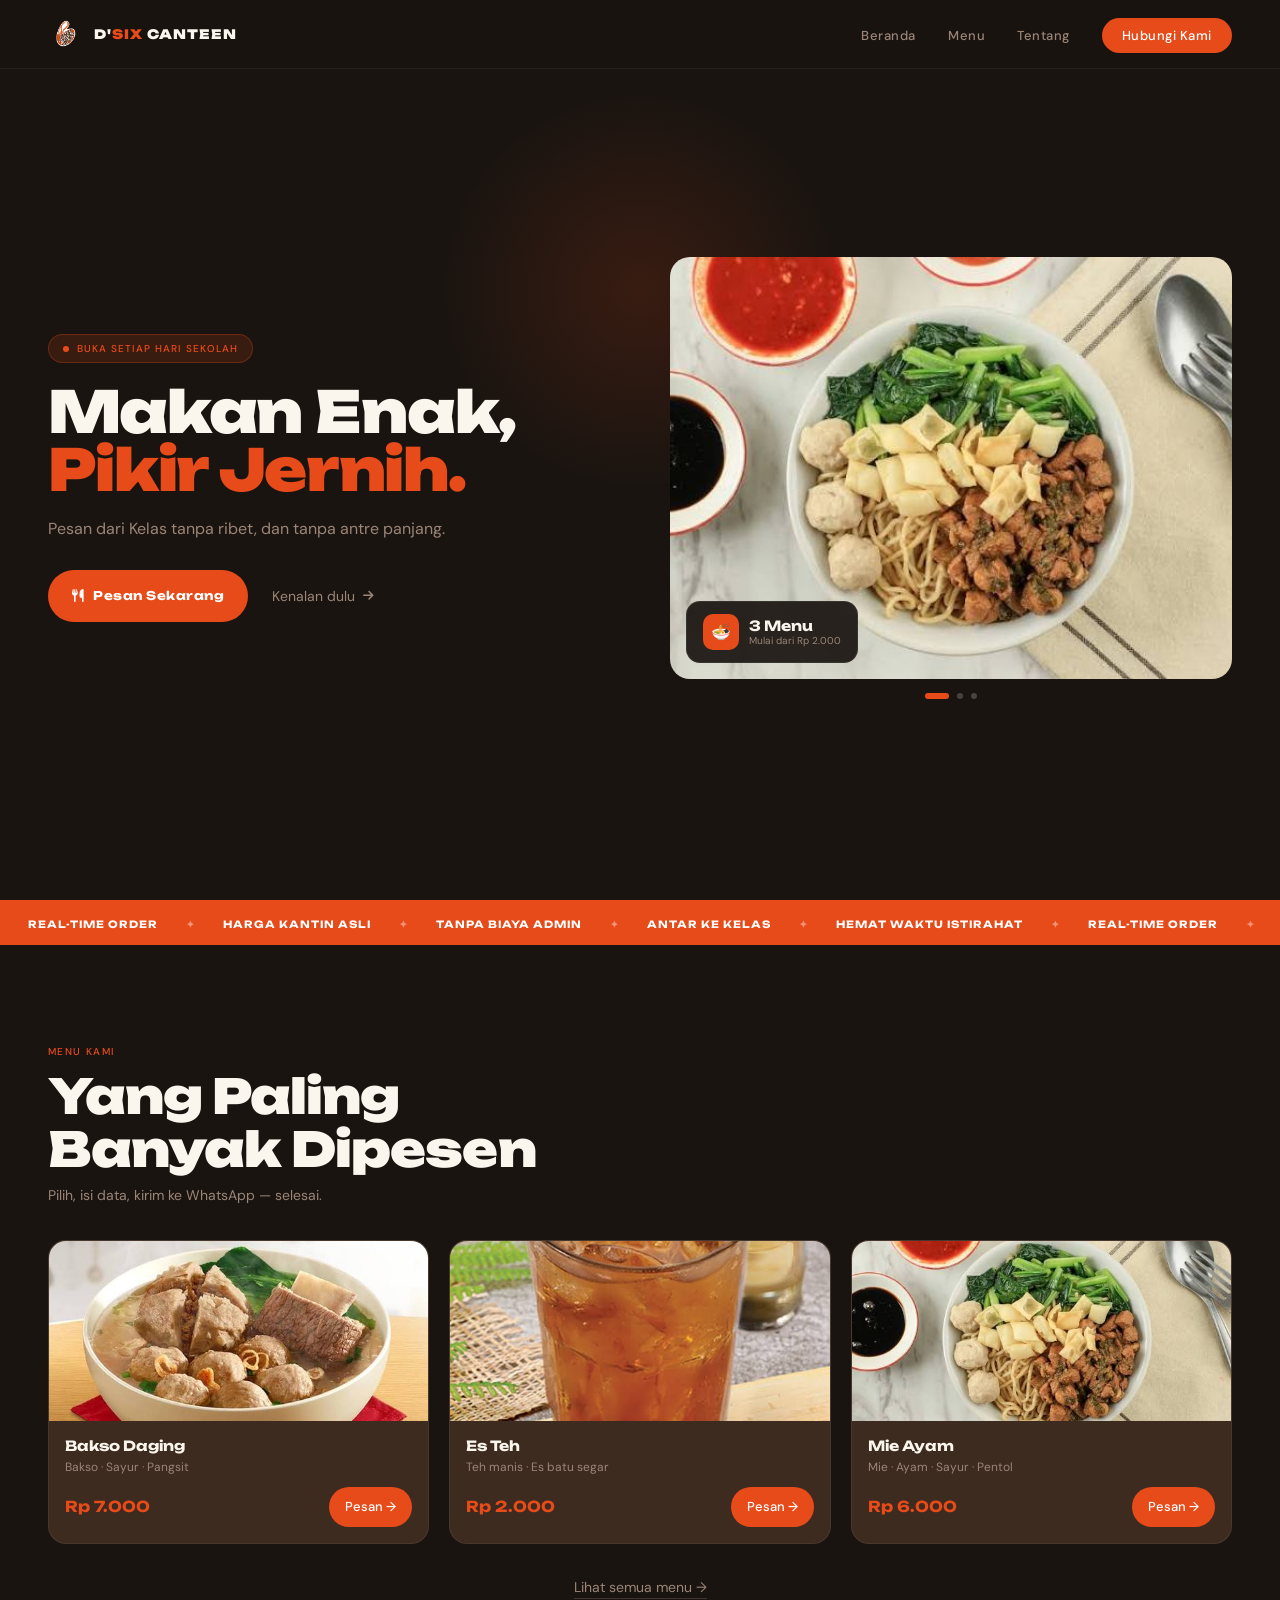
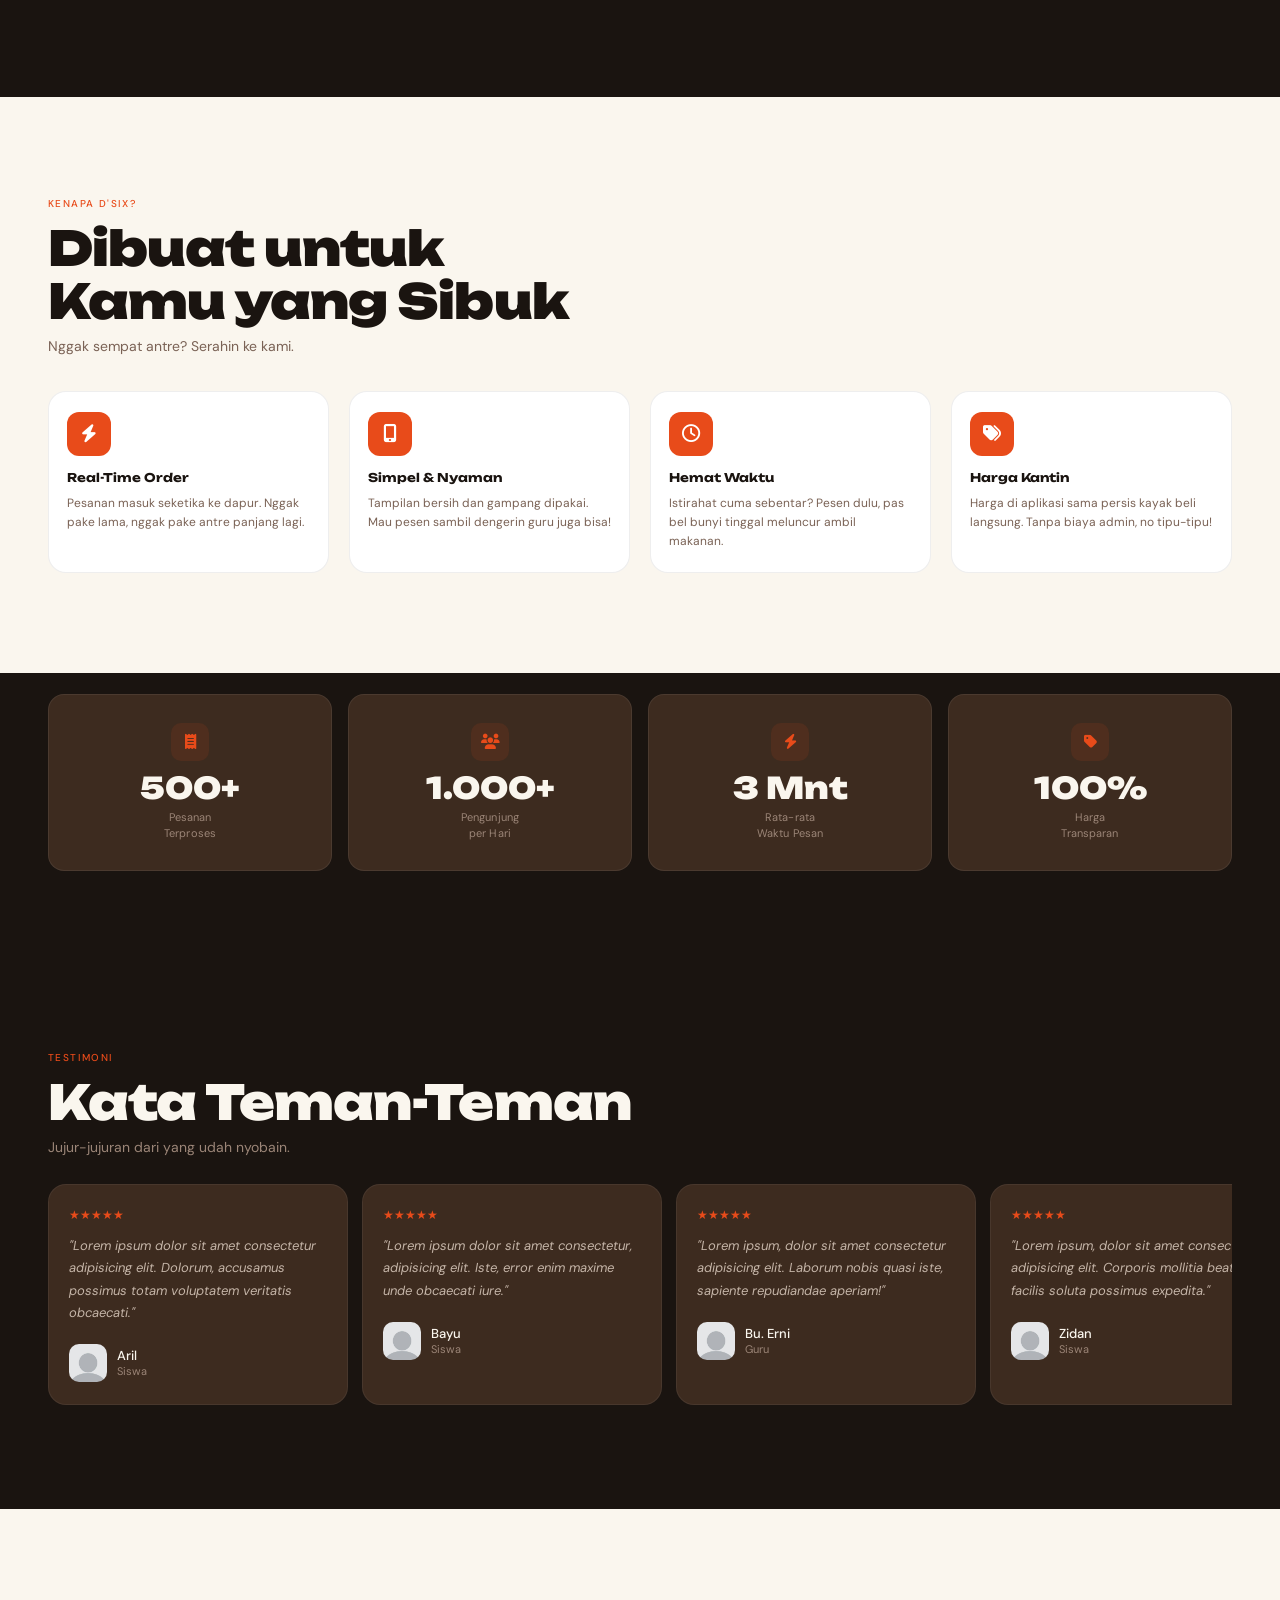
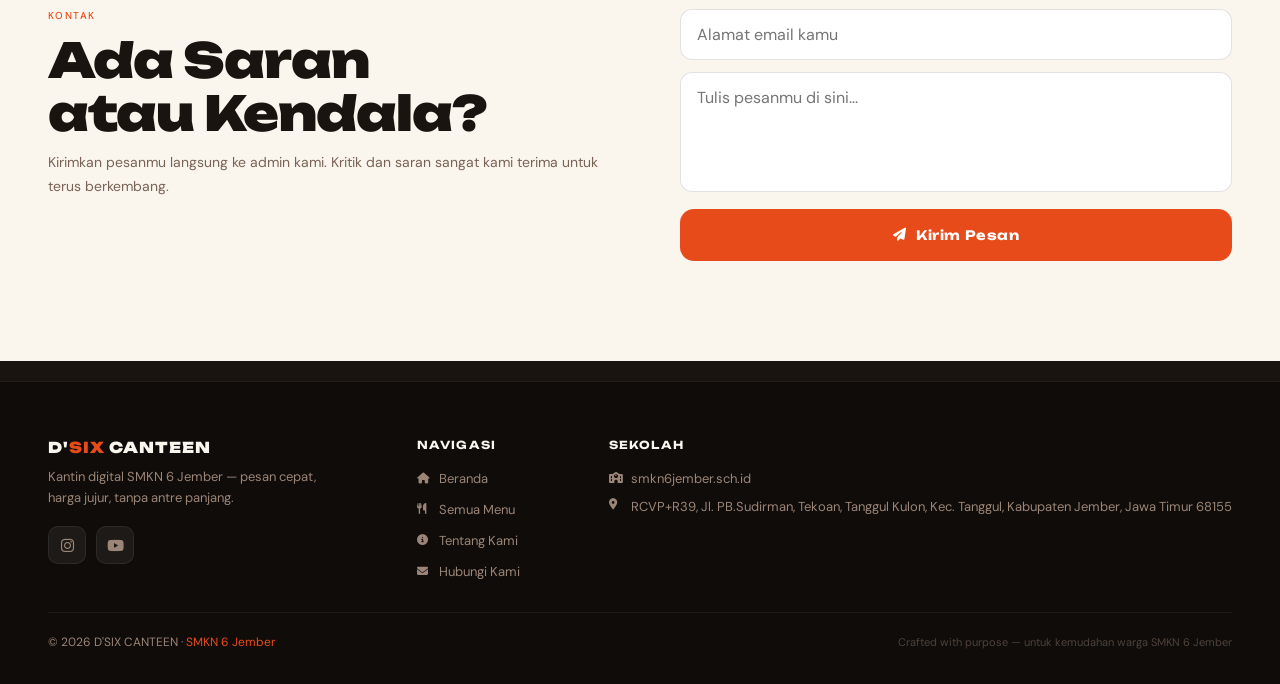
==== indexx.html @ 7f6a0e5e "Add files via upload" ====
<!DOCTYPE html>
<html lang="id" class="scroll-smooth">

<head>
  <meta charset="UTF-8">
  <meta name="viewport" content="width=device-width, initial-scale=1.0">
  <title>D'SIX CANTEEN</title>
  <link href="https://fonts.googleapis.com/css2?family=Unbounded:wght@400;700;900&family=DM+Sans:ital,wght@0,300;0,400;0,500;1,300&display=swap" rel="stylesheet">
  <link href="https://cdnjs.cloudflare.com/ajax/libs/font-awesome/6.5.0/css/all.min.css" rel="stylesheet">
  <style>
    *, *::before, *::after { box-sizing: border-box; margin: 0; padding: 0; }

    :root {
      --fire: #E84B1A;
      --fire-deep: #B83410;
      --cream: #FAF6EE;
      --ink: #1A1410;
      --ink-mid: #3D2B1F;
      --muted: #9B8577;
      --white: #FFFFFF;
      --border: rgba(255,255,255,0.07);
    }

    html { scroll-behavior: smooth; }

    body {
      font-family: 'DM Sans', sans-serif;
      background: var(--ink);
      color: var(--cream);
      overflow-x: hidden;
    }

    h1, h2, h3, .brand { font-family: 'Unbounded', sans-serif; }

    /* ── NAV ── */
    nav {
      position: fixed; top: 0; left: 0; right: 0; z-index: 100;
      padding: 14px 20px;
      display: flex; justify-content: space-between; align-items: center;
      background: rgba(26,20,16,0.92);
      backdrop-filter: blur(20px);
      border-bottom: 1px solid rgba(255,255,255,0.06);
    }
    .nav-left { display: flex; align-items: center; gap: 10px; }
    .nav-logo { width: 36px; height: 36px; object-fit: contain; }
    .brand { font-size: 13px; font-weight: 900; letter-spacing: 0.08em; color: var(--cream); }
    .brand span { color: var(--fire); }

    .nav-links { list-style: none; display: none; gap: 32px; }
    .nav-links a {
      text-decoration: none; font-size: 13px; font-weight: 500;
      color: var(--muted); letter-spacing: 0.04em; transition: color 0.2s;
    }
    .nav-links a:hover { color: var(--cream); }
    .nav-cta { background: var(--fire) !important; color: #fff !important; padding: 9px 20px; border-radius: 100px; }
    .nav-cta:hover { background: var(--fire-deep) !important; }

    .hamburger {
      background: none; border: none; cursor: pointer;
      display: flex; flex-direction: column; gap: 5px; padding: 4px;
      min-width: 44px; min-height: 44px; align-items: center; justify-content: center;
    }
    .hamburger span {
      display: block; width: 22px; height: 2px;
      background: var(--cream); border-radius: 2px; transition: all 0.3s;
    }
    .hamburger.active span:nth-child(1) { transform: translateY(7px) rotate(45deg); }
    .hamburger.active span:nth-child(2) { opacity: 0; transform: scaleX(0); }
    .hamburger.active span:nth-child(3) { transform: translateY(-7px) rotate(-45deg); }

    .mobile-menu {
      position: fixed; top: 65px; left: 0; right: 0;
      background: rgba(26,20,16,0.98); backdrop-filter: blur(20px);
      border-bottom: 1px solid rgba(255,255,255,0.06);
      padding: 0 20px; max-height: 0; overflow: hidden;
      transition: max-height 0.4s ease, padding 0.3s; z-index: 99;
    }
    .mobile-menu.open { max-height: 300px; padding: 16px 20px 24px; }
    .mobile-menu a {
      display: block; text-decoration: none; font-size: 16px; font-weight: 500;
      color: var(--muted); padding: 14px 0;
      border-bottom: 1px solid rgba(255,255,255,0.06); transition: color 0.2s;
    }
    .mobile-menu a:last-child { border-bottom: none; }
    .mobile-menu a:hover, .mobile-menu a:active { color: var(--fire); }
    .mobile-menu-cta {
      display: block !important; background: var(--fire); color: #fff !important;
      text-align: center; padding: 14px !important; border-radius: 12px;
      margin-top: 12px; font-family: 'Unbounded', sans-serif;
      font-size: 13px !important; font-weight: 700; border-bottom: none !important;
    }

    /* ── HERO ── */
    #home {
      padding: 80px 20px 48px;
      display: flex; flex-direction: column; gap: 32px;
      position: relative; overflow: hidden;
    }
    .hero-bg-circle {
      position: absolute; width: 400px; height: 400px; border-radius: 50%;
      background: radial-gradient(circle, rgba(232,75,26,0.15) 0%, transparent 70%);
      top: 10%; left: 50%; transform: translateX(-50%); pointer-events: none;
    }
    .hero-tag {
      display: inline-flex; align-items: center; gap: 8px;
      background: rgba(232,75,26,0.15); border: 1px solid rgba(232,75,26,0.3);
      color: var(--fire); font-size: 10px; font-weight: 500;
      letter-spacing: 0.1em; text-transform: uppercase;
      padding: 7px 14px; border-radius: 100px; margin-bottom: 20px; width: fit-content;
    }
    .hero-tag::before {
      content: ''; width: 6px; height: 6px; background: var(--fire);
      border-radius: 50%; animation: pulse 2s infinite; flex-shrink: 0;
    }
    @keyframes pulse {
      0%,100% { opacity:1; transform:scale(1); }
      50% { opacity:0.5; transform:scale(1.4); }
    }
    .hero-title {
      font-size: clamp(34px,9vw,72px); font-weight: 900;
      line-height: 1.0; letter-spacing: -0.02em; margin-bottom: 16px;
    }
    .hero-title .accent { color: var(--fire); display: block; }
    .hero-desc { font-size: 14px; line-height: 1.7; color: var(--muted); margin-bottom: 28px; }
    .hero-buttons { display: flex; flex-direction: column; gap: 12px; }

    .btn-primary {
      display: flex; align-items: center; justify-content: center; gap: 10px;
      background: var(--fire); color: #fff;
      font-family: 'Unbounded', sans-serif; font-size: 12px; font-weight: 700;
      letter-spacing: 0.04em; padding: 16px 24px; border-radius: 100px;
      text-decoration: none; transition: transform 0.2s, background 0.2s;
      border: none; cursor: pointer; min-height: 52px;
    }
    .btn-primary:hover { background: var(--fire-deep); }
    .btn-primary:active { transform: scale(0.97); }

    .btn-ghost {
      display: flex; align-items: center; justify-content: center; gap: 8px;
      color: var(--muted); font-size: 14px; text-decoration: none;
      padding: 12px; transition: color 0.2s; min-height: 44px;
    }
    .btn-ghost:hover { color: var(--cream); }

    .hero-visual { position: relative; z-index: 1; }
    .hero-slider-wrap { border-radius: 20px; overflow: hidden; aspect-ratio: 4/3; position: relative; }
    .hero-slider-track { display: flex; transition: transform 0.8s cubic-bezier(0.77,0,0.18,1); height: 100%; }
    .hero-slider-track img { width: 100%; flex-shrink: 0; object-fit: cover; }
    .slider-dots { display: flex; gap: 8px; margin-top: 14px; justify-content: center; }
    .slider-dot {
      width: 6px; height: 6px; border-radius: 100px;
      background: rgba(255,255,255,0.2); transition: all 0.3s; cursor: pointer; min-width: 6px;
    }
    .slider-dot.active { width: 24px; background: var(--fire); }
    .hero-badge {
      position: absolute; bottom: 16px; left: 16px;
      background: rgba(26,20,16,0.92); backdrop-filter: blur(16px);
      border: 1px solid rgba(255,255,255,0.08); border-radius: 14px;
      padding: 12px 16px; display: flex; align-items: center; gap: 10px;
    }
    .hero-badge-icon {
      width: 36px; height: 36px; background: var(--fire); border-radius: 10px;
      display: flex; align-items: center; justify-content: center; font-size: 16px; flex-shrink: 0;
    }
    .hero-badge-num { font-family: 'Unbounded', sans-serif; font-size: 14px; font-weight: 700; color: var(--cream); }
    .hero-badge-text { font-size: 10px; color: var(--muted); }

    /* ── TICKER ── */
    .ticker { background: var(--fire); padding: 12px 0; overflow: hidden; white-space: nowrap; }
    .ticker-inner { display: inline-flex; animation: ticker 18s linear infinite; }
    .ticker-item {
      font-family: 'Unbounded', sans-serif; font-size: 10px; font-weight: 700;
      letter-spacing: 0.1em; text-transform: uppercase; color: #fff; padding: 0 28px;
    }
    .ticker-sep { color: rgba(255,255,255,0.4); padding: 0; }
    @keyframes ticker {
      0% { transform: translateX(0); }
      100% { transform: translateX(-50%); }
    }

    /* ── SECTION COMMON ── */
    .section-label {
      font-size: 10px; font-weight: 500; letter-spacing: 0.14em;
      text-transform: uppercase; color: var(--fire); margin-bottom: 12px;
    }
    .section-title {
      font-size: clamp(24px,6.5vw,48px); font-weight: 900;
      line-height: 1.1; letter-spacing: -0.02em; margin-bottom: 10px;
    }
    .section-sub { font-size: 14px; color: var(--muted); margin-bottom: 36px; }

    /* ── MENU ── */
    #order { padding: 64px 20px; background: var(--ink); }
    .menu-grid { display: flex; flex-direction: column; gap: 16px; }
    .menu-card {
      background: var(--ink-mid); border-radius: 18px; overflow: hidden;
      border: 1px solid rgba(255,255,255,0.06); transition: border-color 0.3s;
      display: flex; flex-direction: row; align-items: stretch;
    }
    .menu-card:active { border-color: rgba(232,75,26,0.4); }
    .menu-card-img-wrap { width: 120px; flex-shrink: 0; overflow: hidden; }
    .menu-card-img { width: 100%; height: 100%; object-fit: cover; display: block; transition: transform 0.5s; }
    .menu-card:hover .menu-card-img { transform: scale(1.05); }
    .menu-card-body { padding: 16px; display: flex; flex-direction: column; justify-content: space-between; flex: 1; }
    .menu-card-name { font-family: 'Unbounded', sans-serif; font-size: 14px; font-weight: 700; margin-bottom: 4px; line-height: 1.3; }
    .menu-card-desc { font-size: 12px; color: var(--muted); margin-bottom: 12px; }
    .menu-card-footer { display: flex; justify-content: space-between; align-items: center; gap: 8px; }
    .menu-price { font-family: 'Unbounded', sans-serif; font-size: 15px; font-weight: 700; color: var(--fire); }
    .btn-order-sm {
      background: var(--fire); color: #fff; border: none; padding: 10px 16px;
      border-radius: 100px; font-family: 'DM Sans', sans-serif; font-size: 13px;
      font-weight: 500; cursor: pointer; transition: background 0.2s; min-height: 40px; white-space: nowrap;
    }
    .btn-order-sm:active { background: var(--fire-deep); transform: scale(0.97); }
    .menu-more { text-align: center; margin-top: 32px; }
    .menu-more a { font-size: 14px; color: var(--muted); text-decoration: none; border-bottom: 1px solid rgba(155,133,119,0.3); padding-bottom: 2px; }

    /* ── FITUR ── */
    #tentang { padding: 64px 20px; background: var(--cream); color: var(--ink); }
    #tentang .section-label { color: var(--fire); }
    #tentang .section-title { color: var(--ink); }
    #tentang .section-sub { color: #7a6255; }
    .fitur-grid { display: grid; grid-template-columns: 1fr 1fr; gap: 14px; }
    .fitur-card {
      background: var(--white); border-radius: 18px; padding: 20px 18px;
      border: 1px solid rgba(26,20,16,0.07); transition: transform 0.3s;
    }
    .fitur-card:active { transform: scale(0.98); }
    .fitur-icon {
      width: 44px; height: 44px; background: var(--fire); border-radius: 12px;
      display: flex; align-items: center; justify-content: center;
      font-size: 18px; color: #fff; margin-bottom: 14px;
    }
    .fitur-title { font-family: 'Unbounded', sans-serif; font-size: 12px; font-weight: 700; color: var(--ink); margin-bottom: 8px; line-height: 1.3; }
    .fitur-desc { font-size: 12px; color: #7a6255; line-height: 1.6; }

    /* ══════════════════════════════════════
       STATS — DIPERBAIKI
    ══════════════════════════════════════ */
    .stats-strip {
      background: var(--ink);
      padding: 0 20px 56px;
    }

    .stats-grid {
      display: grid;
      grid-template-columns: 1fr 1fr;
      gap: 12px;
    }

    .stat-card {
      background: var(--ink-mid);
      border: 1px solid rgba(255,255,255,0.07);
      border-radius: 16px;
      padding: 20px 16px;
      display: flex;
      flex-direction: column;
      align-items: center;
      text-align: center;
      gap: 6px;
      transition: border-color 0.2s;
    }
    .stat-card:hover { border-color: rgba(232,75,26,0.25); }

    .stat-icon {
      width: 38px; height: 38px;
      background: rgba(232,75,26,0.1);
      border-radius: 10px;
      display: flex; align-items: center; justify-content: center;
      color: var(--fire); font-size: 15px;
      margin-bottom: 6px;
    }

    .stat-num {
      font-family: 'Unbounded', sans-serif;
      font-size: clamp(20px, 5vw, 28px);
      font-weight: 900;
      color: var(--cream);
      line-height: 1;
    }

    .stat-label {
      font-size: 10px;
      color: var(--muted);
      line-height: 1.5;
      letter-spacing: 0.01em;
    }

    /* ── TESTIMONI ── */
    #rating { padding: 64px 20px; background: var(--ink); }
    .testi-scroll {
      display: flex; gap: 14px; overflow-x: auto; scrollbar-width: none;
      padding-bottom: 4px; scroll-snap-type: x mandatory; -webkit-overflow-scrolling: touch;
    }
    .testi-scroll::-webkit-scrollbar { display: none; }
    .testi-card {
      background: var(--ink-mid); border-radius: 18px; padding: 22px 20px;
      min-width: 280px; max-width: 300px;
      border: 1px solid rgba(255,255,255,0.06); flex-shrink: 0; scroll-snap-align: start;
    }
    .testi-stars { color: var(--fire); font-size: 12px; margin-bottom: 12px; }
    .testi-text { font-size: 13px; line-height: 1.7; color: #c5b5a8; font-style: italic; margin-bottom: 20px; }
    .testi-author { display: flex; align-items: center; gap: 10px; }
    .testi-avatar { width: 38px; height: 38px; border-radius: 10px; background: var(--fire); overflow: hidden; flex-shrink: 0; }
    .testi-avatar img { width: 100%; height: 100%; object-fit: cover; }
    .testi-name { font-weight: 500; font-size: 13px; }
    .testi-role { font-size: 11px; color: var(--muted); }

    /* ── KONTAK ── */
    #kontak { padding: 64px 20px; background: var(--cream); color: var(--ink); }
    #kontak .section-label { color: var(--fire); }
    #kontak .section-title { color: var(--ink); }
    .kontak-desc { font-size: 14px; color: #7a6255; line-height: 1.7; margin-top: 12px; margin-bottom: 28px; }
    .form-group { margin-bottom: 12px; }
    .form-group input, .form-group textarea {
      width: 100%; background: #fff; border: 1.5px solid rgba(26,20,16,0.12);
      border-radius: 12px; padding: 14px 16px;
      font-family: 'DM Sans', sans-serif; font-size: 16px; color: var(--ink);
      outline: none; transition: border-color 0.2s; -webkit-appearance: none;
    }
    .form-group input:focus, .form-group textarea:focus { border-color: var(--fire); }
    .form-group textarea { height: 120px; resize: none; }

    /* ── FOOTER ── */
    footer {
      background: #100C09; border-top: 1px solid var(--border);
      padding: 40px 20px 28px; margin-top: 20px;
      width: 100%; display: block;
    }
    .footer-top { display: flex; flex-direction: column; gap: 32px; margin-bottom: 32px; width: 100%; }
    .footer-brand-block { display: block; }
    .footer-brand {
      font-family: 'Unbounded', sans-serif; font-size: 15px; font-weight: 900;
      letter-spacing: 0.06em; color: var(--cream); margin-bottom: 10px; display: block;
    }
    .footer-brand span { color: var(--fire); }
    .footer-tagline { font-size: 13px; color: var(--muted); line-height: 1.6; max-width: 280px; margin-bottom: 18px; display: block; }
    .footer-socials { display: flex; gap: 10px; }
    .social-btn {
      width: 38px; height: 38px; border-radius: 10px;
      background: rgba(255,255,255,0.06); border: 1px solid var(--border);
      display: flex; align-items: center; justify-content: center;
      color: var(--muted); font-size: 15px; text-decoration: none; transition: all 0.2s;
    }
    .social-btn:hover { background: var(--fire); border-color: var(--fire); color: #fff; }
    .footer-links-block { display: block; }
    .footer-col-title {
      font-family: 'Unbounded', sans-serif; font-size: 11px; font-weight: 700;
      letter-spacing: 0.1em; text-transform: uppercase; color: var(--cream); margin-bottom: 14px; display: block;
    }
    .footer-links { list-style: none; display: flex; flex-direction: column; gap: 10px; width: 100%; }
    .footer-links > li { display: block; }
    .footer-links a {
      display: inline-flex; align-items: center; gap: 8px;
      text-decoration: none; font-size: 13px; color: var(--muted); transition: color 0.2s;
    }
    .footer-links a:hover { color: var(--fire); }
    .footer-links i { font-size: 11px; width: 14px; }
    .footer-address {
      display: flex; align-items: flex-start; gap: 8px;
      font-size: 13px; color: var(--muted); line-height: 1.5;
    }
    .footer-address i { font-size: 11px; width: 14px; margin-top: 2px; flex-shrink: 0; }
    .footer-divider { height: 1px; background: var(--border); margin-bottom: 20px; }
    .footer-bottom { display: flex; flex-direction: column; gap: 6px; align-items: center; text-align: center; }
    .footer-copy { font-size: 12px; color: var(--muted); line-height: 1.6; }
    .footer-copy a { color: var(--fire); text-decoration: none; }
    .footer-made { font-size: 11px; color: rgba(155,133,119,0.45); }

    /* ── MODAL ── */
    #orderModal {
      position: fixed; inset: 0; background: rgba(0,0,0,0.8);
      z-index: 200; display: none; align-items: flex-end; justify-content: center;
      backdrop-filter: blur(8px);
    }
    #orderModal.open { display: flex; }
    .modal-box {
      background: var(--ink-mid); border: 1px solid rgba(255,255,255,0.1);
      border-radius: 24px 24px 0 0; padding: 20px 20px 40px;
      width: 100%; max-width: 520px; position: relative; max-height: 93vh; overflow-y: auto;
    }
    .modal-handle { width: 36px; height: 4px; background: rgba(255,255,255,0.18); border-radius: 2px; margin: 0 auto 18px; }
    .modal-close {
      position: absolute; top: 16px; right: 16px;
      background: rgba(255,255,255,0.07); border: none; color: var(--muted);
      width: 36px; height: 36px; border-radius: 50%; font-size: 15px; cursor: pointer;
      display: flex; align-items: center; justify-content: center; transition: background 0.2s;
    }
    .modal-close:hover { background: rgba(255,255,255,0.14); color: var(--cream); }
    .modal-title { font-family: 'Unbounded', sans-serif; font-size: 17px; font-weight: 700; color: var(--cream); margin-bottom: 3px; padding-right: 40px; }
    .modal-sub { font-size: 12px; color: var(--muted); margin-bottom: 20px; }
    .modal-input {
      width: 100%; background: rgba(255,255,255,0.05);
      border: 1px solid rgba(255,255,255,0.1); border-radius: 10px;
      padding: 14px 16px; font-family: 'DM Sans', sans-serif; font-size: 16px;
      color: var(--cream); outline: none; margin-bottom: 10px;
      transition: border-color 0.2s; -webkit-appearance: none;
    }
    .modal-input:focus { border-color: var(--fire); }
    .modal-input option { background: var(--ink-mid); }
    .modal-row { display: grid; grid-template-columns: 1fr 1fr; gap: 10px; margin-bottom: 10px; }
    .modal-row .modal-input { margin-bottom: 0; }
    .qty-row {
      display: flex; justify-content: space-between; align-items: center;
      padding: 14px 0;
      border-top: 1px solid rgba(255,255,255,0.07);
      border-bottom: 1px solid rgba(255,255,255,0.07);
      margin: 4px 0 14px;
    }
    .qty-label { font-size: 14px; font-weight: 500; }
    .qty-ctrl { display: flex; align-items: center; gap: 18px; }
    .qty-btn {
      width: 40px; height: 40px; border-radius: 50%;
      border: 1px solid rgba(255,255,255,0.15); background: transparent;
      color: var(--cream); font-size: 20px; cursor: pointer;
      display: flex; align-items: center; justify-content: center;
    }
    .qty-btn.plus { background: var(--fire); border-color: var(--fire); }
    .qty-num { font-family: 'Unbounded', sans-serif; font-size: 20px; font-weight: 700; min-width: 28px; text-align: center; }
    .modal-total {
      display: flex; justify-content: space-between; align-items: center;
      background: rgba(255,255,255,0.04); border-radius: 12px; padding: 14px 16px; margin-bottom: 14px;
    }
    .modal-total-label { font-size: 13px; color: var(--muted); }
    .modal-total-price { font-family: 'Unbounded', sans-serif; font-size: 20px; font-weight: 700; color: var(--fire); }
    .btn-wa {
      width: 100%; background: #25D366; color: #fff; border: none;
      padding: 17px; border-radius: 14px; font-family: 'Unbounded', sans-serif;
      font-size: 12px; font-weight: 700; letter-spacing: 0.03em; cursor: pointer;
      display: flex; align-items: center; justify-content: center; gap: 10px;
      min-height: 54px; transition: background 0.2s;
    }
    .btn-wa:active { background: #1da854; }

    /* ── RESPONSIVE ── */
    @media (min-width: 600px) {
      .hero-buttons { flex-direction: row; }
      .stats-grid { grid-template-columns: repeat(4, 1fr); }
    }

    @media (min-width: 960px) {
      nav { padding: 16px 48px; }
      .nav-links { display: flex; }
      .hamburger { display: none; }
      .mobile-menu { display: none !important; }

      #home { flex-direction: row; align-items: center; padding: 120px 48px 64px; min-height: 100vh; gap: 60px; }
      .hero-left { flex: 1; }
      .hero-visual { flex: 1; }
      .hero-title { font-size: clamp(48px, 4.5vw, 72px); }
      .hero-desc { font-size: 16px; }
      .hero-buttons { flex-direction: row; }

      #order { padding: 100px 48px; }
      .menu-grid { display: grid; grid-template-columns: repeat(3, 1fr); gap: 20px; }
      .menu-card { flex-direction: column; }
      .menu-card-img-wrap { width: 100%; height: 180px; }

      #tentang { padding: 100px 48px; }
      .fitur-grid { grid-template-columns: repeat(4, 1fr); gap: 20px; }

      .stats-strip { padding: 0 48px 80px; }
      .stats-grid { grid-template-columns: repeat(4, 1fr); gap: 16px; }
      .stat-card { padding: 28px 20px; }
      .stat-num { font-size: 30px; }
      .stat-label { font-size: 11px; }

      #rating { padding: 100px 48px; }

      #kontak { padding: 100px 48px; }
      .kontak-inner { display: grid; grid-template-columns: 1fr 1fr; gap: 80px; align-items: start; }

      footer { padding: 56px 48px 32px; }
      .footer-top { flex-direction: row; justify-content: space-between; gap: 40px; }
      .footer-bottom { flex-direction: row; justify-content: space-between; text-align: left; }

      #orderModal { align-items: center; }
      .modal-box { border-radius: 24px; }
    }
  </style>
</head>

<body>

  <!-- NAV -->
  <nav>
    <div class="nav-left">
      <img src="logo.png" alt="Logo D'SIX" class="nav-logo">
      <div class="brand">D'<span>SIX</span> CANTEEN</div>
    </div>
    <ul class="nav-links">
      <li><a href="#home">Beranda</a></li>
      <li><a href="#order">Menu</a></li>
      <li><a href="#tentang">Tentang</a></li>
      <li><a href="#kontak" class="nav-cta">Hubungi Kami</a></li>
    </ul>
    <button class="hamburger" id="hamburger" aria-label="Buka menu">
      <span></span><span></span><span></span>
    </button>
  </nav>

  <!-- MOBILE DRAWER -->
  <div class="mobile-menu" id="mobileMenu">
    <a href="#home" onclick="closeMobileMenu()">Beranda</a>
    <a href="#order" onclick="closeMobileMenu()">Menu</a>
    <a href="#tentang" onclick="closeMobileMenu()">Tentang</a>
    <a href="#kontak" class="mobile-menu-cta" onclick="closeMobileMenu()">Hubungi Kami</a>
  </div>

  <!-- HERO -->
  <section id="home">
    <div class="hero-bg-circle"></div>
    <div class="hero-left">
      <div class="hero-tag">Buka Setiap Hari Sekolah</div>
      <h1 class="hero-title">
        Makan Enak,<br>
        <span class="accent">Pikir Jernih.</span>
      </h1>
      <p class="hero-desc">Pesan dari Kelas tanpa ribet, dan tanpa antre panjang.</p>
      <div class="hero-buttons">
        <a href="#order" class="btn-primary"><i class="fas fa-utensils" style="font-size:13px"></i> Pesan Sekarang</a>
        <a href="#tentang" class="btn-ghost">Kenalan dulu <i class="fas fa-arrow-right" style="font-size:12px"></i></a>
      </div>
    </div>
    <div class="hero-visual">
      <div class="hero-slider-wrap">
        <div class="hero-slider-track" id="heroSlider">
          <img src="mie-ayam.jpg" alt="Mie Ayam">
          <img src="bakso-daging.jpg" alt="Bakso Daging">
          <img src="es-teh.jpg" alt="Es Teh">
        </div>
        <div class="hero-badge">
          <div class="hero-badge-icon">🍜</div>
          <div>
            <div class="hero-badge-num">3 Menu</div>
            <div class="hero-badge-text">Mulai dari Rp 2.000</div>
          </div>
        </div>
      </div>
      <div class="slider-dots">
        <div class="slider-dot active" onclick="goSlide(0)"></div>
        <div class="slider-dot" onclick="goSlide(1)"></div>
        <div class="slider-dot" onclick="goSlide(2)"></div>
      </div>
    </div>
  </section>

  <!-- TICKER -->
  <div class="ticker">
    <div class="ticker-inner">
      <span class="ticker-item">Real-Time Order</span><span class="ticker-item ticker-sep">✦</span>
      <span class="ticker-item">Harga Kantin Asli</span><span class="ticker-item ticker-sep">✦</span>
      <span class="ticker-item">Tanpa Biaya Admin</span><span class="ticker-item ticker-sep">✦</span>
      <span class="ticker-item">Antar ke Kelas</span><span class="ticker-item ticker-sep">✦</span>
      <span class="ticker-item">Hemat Waktu Istirahat</span><span class="ticker-item ticker-sep">✦</span>
      <span class="ticker-item">Real-Time Order</span><span class="ticker-item ticker-sep">✦</span>
      <span class="ticker-item">Harga Kantin Asli</span><span class="ticker-item ticker-sep">✦</span>
      <span class="ticker-item">Tanpa Biaya Admin</span><span class="ticker-item ticker-sep">✦</span>
      <span class="ticker-item">Antar ke Kelas</span><span class="ticker-item ticker-sep">✦</span>
      <span class="ticker-item">Hemat Waktu Istirahat</span><span class="ticker-item ticker-sep">✦</span>
    </div>
  </div>

  <!-- MENU -->
  <section id="order">
    <div class="section-label">Menu Kami</div>
    <h2 class="section-title">Yang Paling<br>Banyak Dipesen</h2>
    <p class="section-sub">Pilih, isi data, kirim ke WhatsApp — selesai.</p>
    <div class="menu-grid">
      <div class="menu-card">
        <div class="menu-card-img-wrap">
          <img src="bakso-daging.jpg" alt="Bakso Daging" class="menu-card-img">
        </div>
        <div class="menu-card-body">
          <div>
            <div class="menu-card-name">Bakso Daging</div>
            <div class="menu-card-desc">Bakso · Sayur · Pangsit</div>
          </div>
          <div class="menu-card-footer">
            <span class="menu-price">Rp 7.000</span>
            <button class="btn-order-sm" onclick="openModal('Bakso Daging', 7000)">Pesan →</button>
          </div>
        </div>
      </div>
      <div class="menu-card">
        <div class="menu-card-img-wrap">
          <img src="es-teh.jpg" alt="Es Teh" class="menu-card-img">
        </div>
        <div class="menu-card-body">
          <div>
            <div class="menu-card-name">Es Teh</div>
            <div class="menu-card-desc">Teh manis · Es batu segar</div>
          </div>
          <div class="menu-card-footer">
            <span class="menu-price">Rp 2.000</span>
            <button class="btn-order-sm" onclick="openModal('Es Teh', 2000)">Pesan →</button>
          </div>
        </div>
      </div>
      <div class="menu-card">
        <div class="menu-card-img-wrap">
          <img src="mie-ayam.jpg" alt="Mie Ayam" class="menu-card-img">
        </div>
        <div class="menu-card-body">
          <div>
            <div class="menu-card-name">Mie Ayam</div>
            <div class="menu-card-desc">Mie · Ayam · Sayur · Pentol</div>
          </div>
          <div class="menu-card-footer">
            <span class="menu-price">Rp 6.000</span>
            <button class="btn-order-sm" onclick="openModal('Mie Ayam', 6000)">Pesan →</button>
          </div>
        </div>
      </div>
    </div>
    <div class="menu-more"><a href="menu.html">Lihat semua menu →</a></div>
  </section>

  <!-- FITUR -->
  <section id="tentang">
    <div class="section-label">Kenapa D'SIX?</div>
    <h2 class="section-title">Dibuat untuk<br>Kamu yang Sibuk</h2>
    <p class="section-sub">Nggak sempat antre? Serahin ke kami.</p>
    <div class="fitur-grid">
      <div class="fitur-card">
        <div class="fitur-icon"><i class="fas fa-bolt"></i></div>
        <div class="fitur-title">Real-Time Order</div>
        <div class="fitur-desc">Pesanan masuk seketika ke dapur. Nggak pake lama, nggak pake antre panjang lagi.</div>
      </div>
      <div class="fitur-card">
        <div class="fitur-icon"><i class="fas fa-mobile-alt"></i></div>
        <div class="fitur-title">Simpel & Nyaman</div>
        <div class="fitur-desc">Tampilan bersih dan gampang dipakai. Mau pesen sambil dengerin guru juga bisa!</div>
      </div>
      <div class="fitur-card">
        <div class="fitur-icon"><i class="far fa-clock"></i></div>
        <div class="fitur-title">Hemat Waktu</div>
        <div class="fitur-desc">Istirahat cuma sebentar? Pesen dulu, pas bel bunyi tinggal meluncur ambil makanan.</div>
      </div>
      <div class="fitur-card">
        <div class="fitur-icon"><i class="fas fa-tags"></i></div>
        <div class="fitur-title">Harga Kantin</div>
        <div class="fitur-desc">Harga di aplikasi sama persis kayak beli langsung. Tanpa biaya admin, no tipu-tipu!</div>
      </div>
    </div>
  </section>

  <!-- STATS  -->
<br>
  <div class="stats-strip">
    <div class="stats-grid">

      <div class="stat-card">
        <div class="stat-icon"><i class="fas fa-receipt"></i></div>
        <div class="stat-num">500+</div>
        <div class="stat-label">Pesanan<br>Terproses</div>
      </div>

      <div class="stat-card">
        <div class="stat-icon"><i class="fas fa-users"></i></div>
        <div class="stat-num">1.000+</div>
        <div class="stat-label">Pengunjung<br>per Hari</div>
      </div>

      <div class="stat-card">
        <div class="stat-icon"><i class="fas fa-bolt"></i></div>
        <div class="stat-num">3 Mnt</div>
        <div class="stat-label">Rata-rata<br>Waktu Pesan</div>
      </div>

      <div class="stat-card">
        <div class="stat-icon"><i class="fas fa-tag"></i></div>
        <div class="stat-num">100%</div>
        <div class="stat-label">Harga<br>Transparan</div>
      </div>

    </div>
  </div>

  <!-- TESTIMONI -->
  <section id="rating">
    <div class="section-label">Testimoni</div>
    <h2 class="section-title">Kata Teman-Teman</h2>
    <p class="section-sub" style="margin-bottom:28px">Jujur-jujuran dari yang udah nyobain.</p>
    <div class="testi-scroll">
      <div class="testi-card">
        <div class="testi-stars">★★★★★</div>
        <p class="testi-text">"Lorem ipsum dolor sit amet consectetur adipisicing elit. Dolorum, accusamus possimus totam voluptatem veritatis obcaecati."</p>
        <div class="testi-author">
          <div class="testi-avatar"><img src="pp.jpg" alt="siswa"></div>
          <div><div class="testi-name">Aril</div><div class="testi-role">Siswa</div></div>
        </div>
      </div>
      <div class="testi-card">
        <div class="testi-stars">★★★★★</div>
        <p class="testi-text">"Lorem ipsum dolor sit amet consectetur, adipisicing elit. Iste, error enim maxime unde obcaecati iure."</p>
        <div class="testi-author">
          <div class="testi-avatar"><img src="pp.jpg" alt="siswa"></div>
          <div><div class="testi-name">Bayu</div><div class="testi-role">Siswa</div></div>
        </div>
      </div>
      <div class="testi-card">
        <div class="testi-stars">★★★★★</div>
        <p class="testi-text">"Lorem ipsum, dolor sit amet consectetur adipisicing elit. Laborum nobis quasi iste, sapiente repudiandae aperiam!"</p>
        <div class="testi-author">
          <div class="testi-avatar"><img src="pp.jpg" alt="siswa"></div>
          <div><div class="testi-name">Bu. Erni</div><div class="testi-role">Guru</div></div>
        </div>
      </div>
      <div class="testi-card">
        <div class="testi-stars">★★★★★</div>
        <p class="testi-text">"Lorem ipsum, dolor sit amet consectetur adipisicing elit. Corporis mollitia beatae facilis soluta possimus expedita."</p>
        <div class="testi-author">
          <div class="testi-avatar"><img src="pp.jpg" alt="siswa"></div>
          <div><div class="testi-name">Zidan</div><div class="testi-role">Siswa</div></div>
        </div>
      </div>
    </div>
  </section>

  <!-- KONTAK -->
  <section id="kontak">
    <div class="kontak-inner">
      <div>
        <div class="section-label">Kontak</div>
        <h2 class="section-title">Ada Saran<br>atau Kendala?</h2>
        <p class="kontak-desc">Kirimkan pesanmu langsung ke admin kami. Kritik dan saran sangat kami terima untuk terus berkembang.</p>
      </div>
      <div>
        <div class="form-group"><input type="email" placeholder="Alamat email kamu"></div>
        <div class="form-group"><textarea placeholder="Tulis pesanmu di sini..."></textarea></div>
        <button class="btn-primary" style="width:100%; justify-content:center; border-radius:14px; font-size:13px;">
          <i class="fas fa-paper-plane" style="font-size:13px"></i> Kirim Pesan
        </button>
      </div>
    </div>
  </section>

  <!-- FOOTER -->
  <footer>
    <div class="footer-top">
      <div class="footer-brand-block">
        <div class="footer-brand">D'<span>SIX</span> CANTEEN</div>
        <p class="footer-tagline">Kantin digital SMKN 6 Jember — pesan cepat, harga jujur, tanpa antre panjang.</p>
        <div class="footer-socials">
          <a href="https://www.instagram.com/smkn6jember_sixma.official?igsh=MXJwbGVoZzJmd3B1eQ==" target="_blank" class="social-btn" title="Instagram"><i class="fab fa-instagram"></i></a>
          <a href="https://youtube.com/@smknegeri6jember?si=TPSQviVT6DUQEKAC" target="_blank" class="social-btn" title="YouTube"><i class="fab fa-youtube"></i></a>
        </div>
      </div>
      <div class="footer-links-block">
        <div class="footer-col-title">Navigasi</div>
        <ul class="footer-links">
          <li><a href="index.html"><i class="fas fa-home"></i> Beranda</a></li>
          <li><a href="menu.html"><i class="fas fa-utensils"></i> Semua Menu</a></li>
          <li><a href="index.html#tentang"><i class="fas fa-info-circle"></i> Tentang Kami</a></li>
          <li><a href="index.html#kontak"><i class="fas fa-envelope"></i> Hubungi Kami</a></li>
        </ul>
      </div>
      <div class="footer-links-block">
        <div class="footer-col-title">Sekolah</div>
        <ul class="footer-links">
          <li><a href="https://smkn6jember.sch.id" target="_blank"><i class="fas fa-school"></i> smkn6jember.sch.id</a></li>
          <li>
            <span class="footer-address">
              <i class="fas fa-map-marker-alt"></i>
              RCVP+R39, Jl. PB.Sudirman, Tekoan, Tanggul Kulon, Kec. Tanggul, Kabupaten Jember, Jawa Timur 68155
            </span>
          </li>
        </ul>
      </div>
    </div>
    <div class="footer-divider"></div>
    <div class="footer-bottom">
      <p class="footer-copy">© 2026 D'SIX CANTEEN · <a href="https://smkn6jember.sch.id" target="_blank">SMKN 6 Jember</a></p>
      <p class="footer-made">Crafted with purpose — untuk kemudahan warga SMKN 6 Jember</p>
    </div>
  </footer>

  <!-- MODAL -->
  <div id="orderModal">
    <div class="modal-box">
      <div class="modal-handle"></div>
      <button class="modal-close" onclick="closeModal()">✕</button>
      <div id="modalTitle" class="modal-title">Nama Menu</div>
      <p class="modal-sub">Lengkapi data untuk memesan via WhatsApp</p>
      <input type="text" id="custName" class="modal-input" placeholder="Nama Lengkap" autocomplete="name">
      <div class="modal-row">
        <input type="text" id="custClass" class="modal-input" placeholder="Kelas & Jurusan">
        <input type="text" id="custRoom" class="modal-input" placeholder="Ruang Teori">
      </div>
      <select id="custMethod" class="modal-input">
        <option value="Ambil Sendiri">Ambil Sendiri</option>
        <option value="Diantar ke Kelas">Diantar ke Kelas</option>
      </select>
      <div class="qty-row">
        <span class="qty-label">Jumlah (Maks 10)</span>
        <div class="qty-ctrl">
          <button class="qty-btn" onclick="changeQty(-1)">−</button>
          <span class="qty-num" id="qtyVal">1</span>
          <button class="qty-btn plus" onclick="changeQty(1)">+</button>
        </div>
      </div>
      <div class="modal-total">
        <span class="modal-total-label">Total Harga</span>
        <span class="modal-total-price" id="totalPrice">Rp 0</span>
      </div>
      <button class="btn-wa" onclick="sendWA()">
        <svg width="18" height="18" viewBox="0 0 24 24" fill="white"><path d="M17.472 14.382c-.297-.149-1.758-.867-2.03-.967-.273-.099-.471-.148-.67.15-.197.297-.767.966-.94 1.164-.173.199-.347.223-.644.075-.297-.15-1.255-.463-2.39-1.475-.883-.788-1.48-1.761-1.653-2.059-.173-.297-.018-.458.13-.606.134-.133.298-.347.446-.52.149-.174.198-.298.298-.497.099-.198.05-.371-.025-.52-.075-.149-.669-1.612-.916-2.207-.242-.579-.487-.5-.669-.51-.173-.008-.371-.01-.57-.01-.198 0-.52.074-.792.372-.272.297-1.04 1.016-1.04 2.479 0 1.462 1.065 2.875 1.213 3.074.149.198 2.096 3.2 5.077 4.487.709.306 1.262.489 1.694.625.712.227 1.36.195 1.871.118.571-.085 1.758-.719 2.006-1.413.248-.694.248-1.289.173-1.413-.074-.124-.272-.198-.57-.347m-5.421 7.403h-.004a9.87 9.87 0 01-5.031-1.378l-.361-.214-3.741.982.998-3.648-.235-.374a9.86 9.86 0 01-1.51-5.26c.001-5.45 4.436-9.884 9.888-9.884 2.64 0 5.122 1.03 6.988 2.898a9.825 9.825 0 012.893 6.994c-.003 5.45-4.437 9.884-9.885 9.884m8.413-18.297A11.815 11.815 0 0012.05 0C5.495 0 .16 5.335.157 11.892c0 2.096.547 4.142 1.588 5.945L.057 24l6.305-1.654a11.882 11.882 0 005.683 1.448h.005c6.554 0 11.89-5.335 11.893-11.893a11.821 11.821 0 00-3.48-8.413z"/></svg>
        Kirim ke WhatsApp
      </button>
    </div>
  </div>

  <script>
    // ── HAMBURGER ──
    const hamburger = document.getElementById('hamburger');
    const mobileMenu = document.getElementById('mobileMenu');
    hamburger.addEventListener('click', () => {
      hamburger.classList.toggle('active');
      mobileMenu.classList.toggle('open');
    });
    function closeMobileMenu() {
      hamburger.classList.remove('active');
      mobileMenu.classList.remove('open');
    }
    document.addEventListener('click', (e) => {
      if (!hamburger.contains(e.target) && !mobileMenu.contains(e.target)) closeMobileMenu();
    });

    // ── MODAL ──
    let currentMenu = '', currentPrice = 0, qty = 1;
    function openModal(name, price) {
      currentMenu = name; currentPrice = price; qty = 1;
      document.getElementById('modalTitle').innerText = name;
      document.getElementById('orderModal').classList.add('open');
      document.body.style.overflow = 'hidden';
      updateUI();
    }
    function closeModal() {
      document.getElementById('orderModal').classList.remove('open');
      document.body.style.overflow = '';
    }
    document.getElementById('orderModal').addEventListener('click', function(e) {
      if (e.target === this) closeModal();
    });
    function changeQty(n) { qty = Math.min(10, Math.max(1, qty + n)); updateUI(); }
    function updateUI() {
      document.getElementById('qtyVal').innerText = qty;
      document.getElementById('totalPrice').innerText = 'Rp ' + (currentPrice * qty).toLocaleString('id-ID');
    }
    function sendWA() {
      const name = document.getElementById('custName').value.trim();
      const kelas = document.getElementById('custClass').value.trim();
      const ruang = document.getElementById('custRoom').value.trim();
      const method = document.getElementById('custMethod').value;
      if (!name || !kelas || !ruang) { alert('Isi dulu datanya yang lengkap!'); return; }
      const total = currentPrice * qty;
      const phone = '62895388887008';
      const msg = `Halo D'SIX CANTEEN!%0A%0ASaya mau pesan:%0A%E2%80%94%E2%80%94%E2%80%94%E2%80%94%E2%80%94%0A*Menu:* ${currentMenu}%0A*Nama:* ${name}%0A*Kelas:* ${kelas}%0A*Lokasi:* ${ruang}%0A*Metode:* ${method}%0A*Jumlah:* ${qty}%0A%E2%80%94%E2%80%94%E2%80%94%E2%80%94%E2%80%94%0A*Total:* Rp ${total.toLocaleString('id-ID')}%0A%0AMohon segera diproses, terima kasih!`;
      window.open(`https://wa.me/${phone}?text=${msg}`, '_blank');
    }

    // ── SLIDER ──
    let slideIdx = 0;
    function goSlide(i) {
      slideIdx = i;
      document.getElementById('heroSlider').style.transform = `translateX(-${i * 100}%)`;
      document.querySelectorAll('.slider-dot').forEach((d, idx) => {
        d.classList.toggle('active', idx === i);
      });
    }
    setInterval(() => goSlide((slideIdx + 1) % 3), 3500);

    // Touch swipe slider
    const sliderWrap = document.querySelector('.hero-slider-wrap');
    let touchStartX = 0;
    sliderWrap.addEventListener('touchstart', e => { touchStartX = e.touches[0].clientX; }, { passive: true });
    sliderWrap.addEventListener('touchend', e => {
      const diff = touchStartX - e.changedTouches[0].clientX;
      if (Math.abs(diff) > 40) goSlide(diff > 0 ? (slideIdx + 1) % 3 : (slideIdx + 2) % 3);
    });
  </script>
</body>
</html>
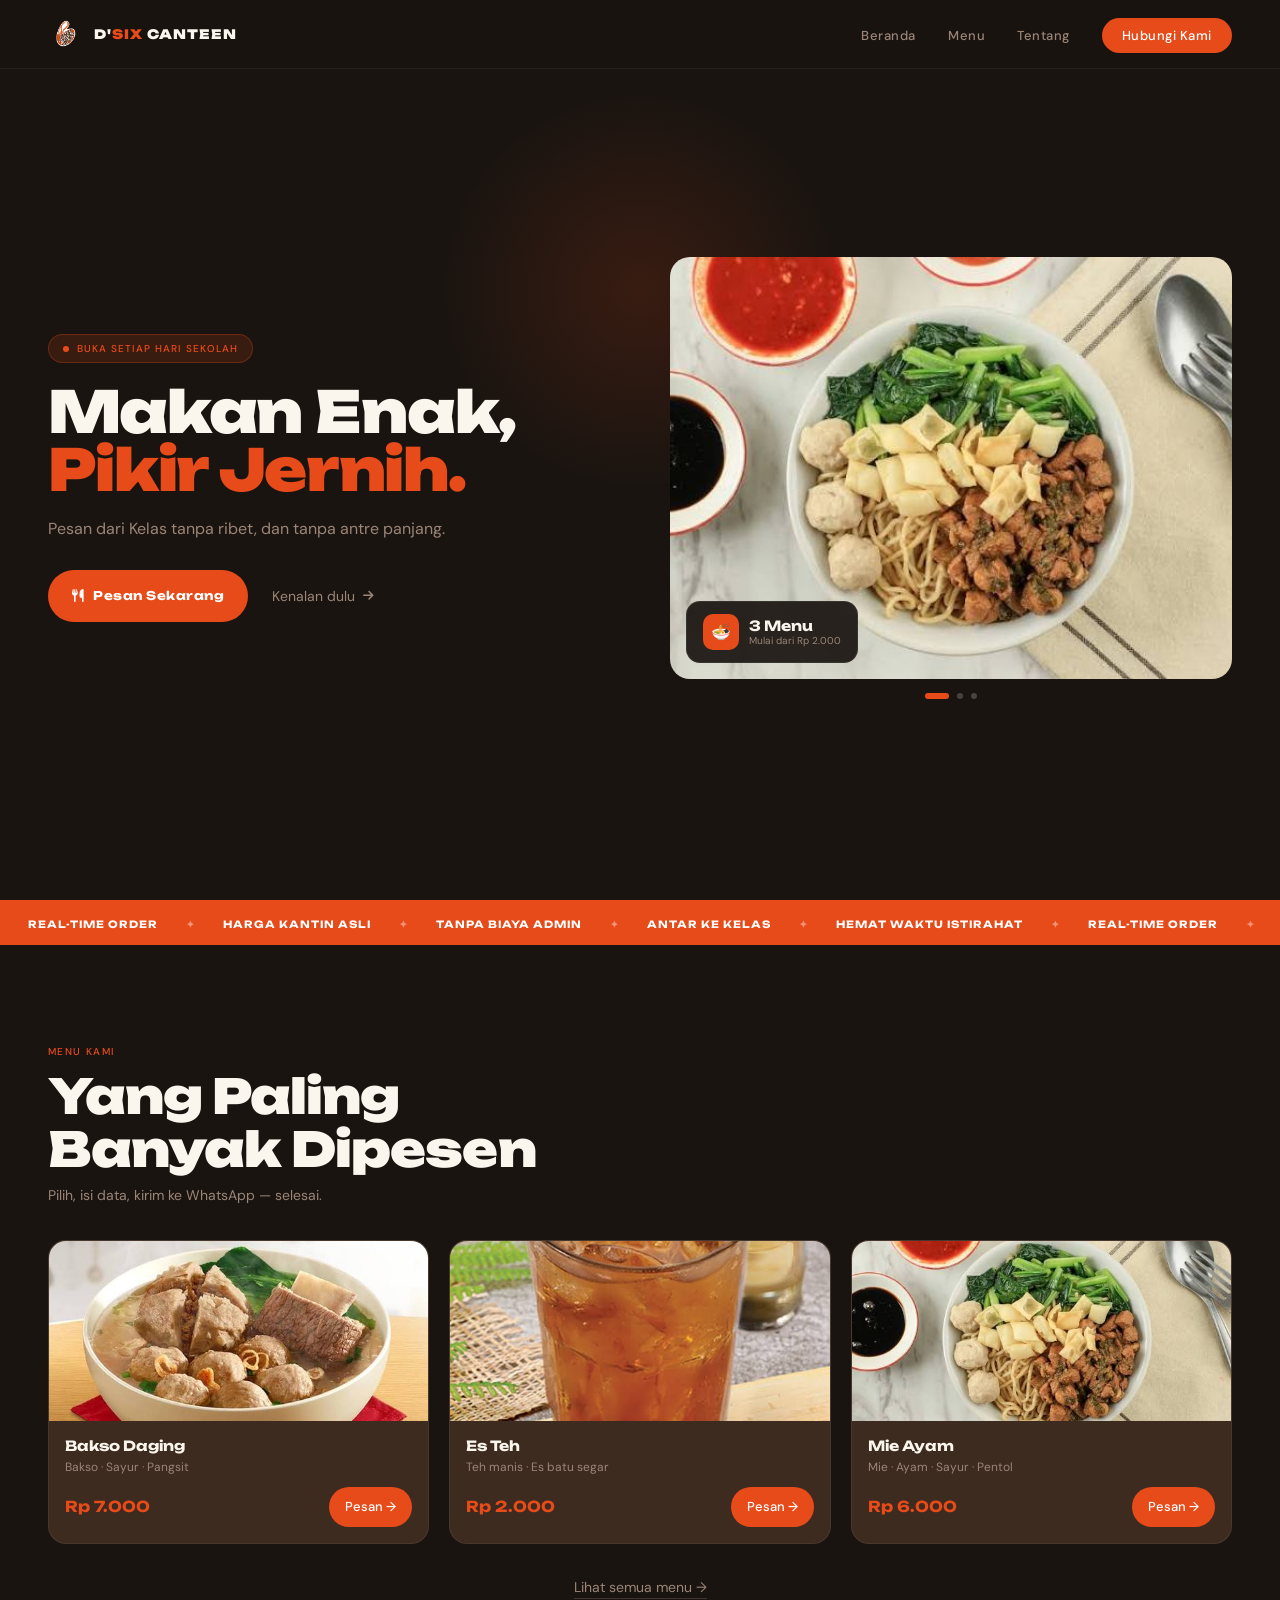
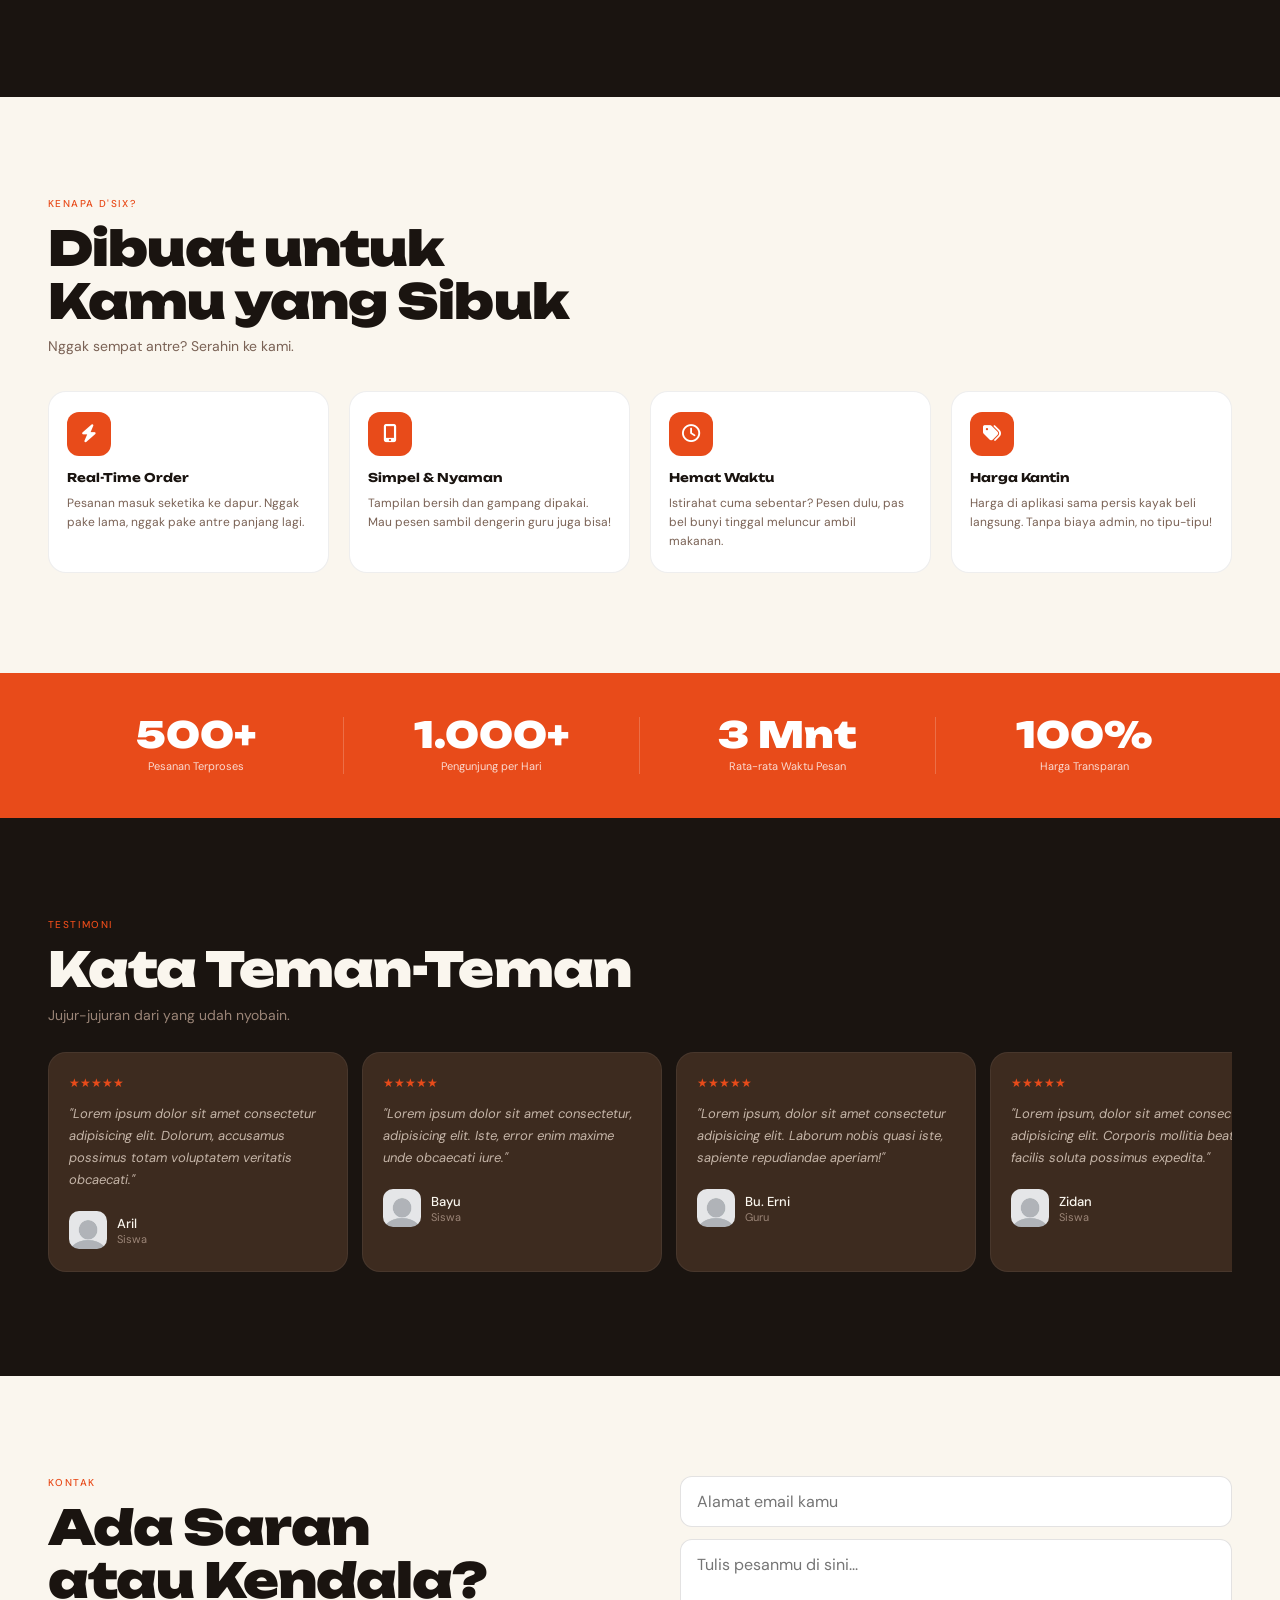
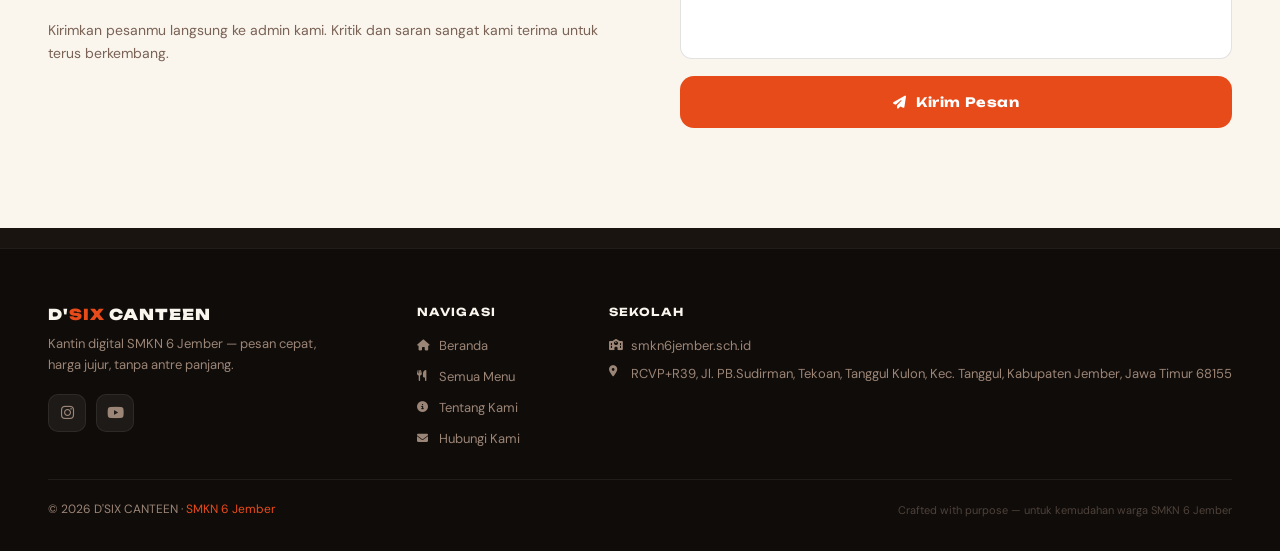
==== commit 18d7e7a1: "Add files via upload" ====
--- a/indexx.html
+++ b/indexx.html
@@ -235,55 +235,46 @@
     .fitur-desc { font-size: 12px; color: #7a6255; line-height: 1.6; }
 
     /* ══════════════════════════════════════
-       STATS — DIPERBAIKI
+       STATS
     ══════════════════════════════════════ */
     .stats-strip {
-      background: var(--ink);
-      padding: 0 20px 56px;
-    }
-
-    .stats-grid {
+      background: var(--fire);
+      padding: 36px 20px;
       display: grid;
       grid-template-columns: 1fr 1fr;
-      gap: 12px;
-    }
-
-    .stat-card {
-      background: var(--ink-mid);
-      border: 1px solid rgba(255,255,255,0.07);
-      border-radius: 16px;
-      padding: 20px 16px;
-      display: flex;
-      flex-direction: column;
-      align-items: center;
+      gap: 0;
+    }
+
+    .stat-item {
+      padding: 16px 12px;
       text-align: center;
-      gap: 6px;
-      transition: border-color 0.2s;
-    }
-    .stat-card:hover { border-color: rgba(232,75,26,0.25); }
-
-    .stat-icon {
-      width: 38px; height: 38px;
-      background: rgba(232,75,26,0.1);
-      border-radius: 10px;
-      display: flex; align-items: center; justify-content: center;
-      color: var(--fire); font-size: 15px;
-      margin-bottom: 6px;
+      position: relative;
+    }
+
+    /* garis kanan antar kolom */
+    .stat-item:nth-child(odd) {
+      border-right: 1px solid rgba(255,255,255,0.2);
+    }
+
+    /* garis bawah antara baris atas & bawah */
+    .stat-item:nth-child(1),
+    .stat-item:nth-child(2) {
+      border-bottom: 1px solid rgba(255,255,255,0.2);
     }
 
     .stat-num {
       font-family: 'Unbounded', sans-serif;
-      font-size: clamp(20px, 5vw, 28px);
+      font-size: clamp(22px, 6vw, 40px);
       font-weight: 900;
-      color: var(--cream);
+      color: #fff;
       line-height: 1;
+      margin-bottom: 6px;
     }
 
     .stat-label {
-      font-size: 10px;
-      color: var(--muted);
-      line-height: 1.5;
-      letter-spacing: 0.01em;
+      font-size: 11px;
+      color: rgba(255,255,255,0.8);
+      line-height: 1.4;
     }
 
     /* ── TESTIMONI ── */
@@ -459,11 +450,11 @@
       #tentang { padding: 100px 48px; }
       .fitur-grid { grid-template-columns: repeat(4, 1fr); gap: 20px; }
 
-      .stats-strip { padding: 0 48px 80px; }
-      .stats-grid { grid-template-columns: repeat(4, 1fr); gap: 16px; }
-      .stat-card { padding: 28px 20px; }
-      .stat-num { font-size: 30px; }
-      .stat-label { font-size: 11px; }
+      .stats-strip { grid-template-columns: repeat(4, 1fr); padding: 44px 48px; }
+      .stat-item { padding: 0 24px; border-bottom: none !important; }
+      .stat-item:nth-child(odd) { border-right: none; }
+      .stat-item:not(:last-child) { border-right: 1px solid rgba(255,255,255,0.2); }
+      .stat-num { font-size: 36px; }
 
       #rating { padding: 100px 48px; }
 
@@ -645,35 +636,23 @@
     </div>
   </section>
 
-  <!-- STATS  -->
-<br>
+  <!-- STATS -->
   <div class="stats-strip">
-    <div class="stats-grid">
-
-      <div class="stat-card">
-        <div class="stat-icon"><i class="fas fa-receipt"></i></div>
-        <div class="stat-num">500+</div>
-        <div class="stat-label">Pesanan<br>Terproses</div>
-      </div>
-
-      <div class="stat-card">
-        <div class="stat-icon"><i class="fas fa-users"></i></div>
-        <div class="stat-num">1.000+</div>
-        <div class="stat-label">Pengunjung<br>per Hari</div>
-      </div>
-
-      <div class="stat-card">
-        <div class="stat-icon"><i class="fas fa-bolt"></i></div>
-        <div class="stat-num">3 Mnt</div>
-        <div class="stat-label">Rata-rata<br>Waktu Pesan</div>
-      </div>
-
-      <div class="stat-card">
-        <div class="stat-icon"><i class="fas fa-tag"></i></div>
-        <div class="stat-num">100%</div>
-        <div class="stat-label">Harga<br>Transparan</div>
-      </div>
-
+    <div class="stat-item">
+      <div class="stat-num">500+</div>
+      <div class="stat-label">Pesanan Terproses</div>
+    </div>
+    <div class="stat-item">
+      <div class="stat-num">1.000+</div>
+      <div class="stat-label">Pengunjung per Hari</div>
+    </div>
+    <div class="stat-item">
+      <div class="stat-num">3 Mnt</div>
+      <div class="stat-label">Rata-rata Waktu Pesan</div>
+    </div>
+    <div class="stat-item">
+      <div class="stat-num">100%</div>
+      <div class="stat-label">Harga Transparan</div>
     </div>
   </div>
 
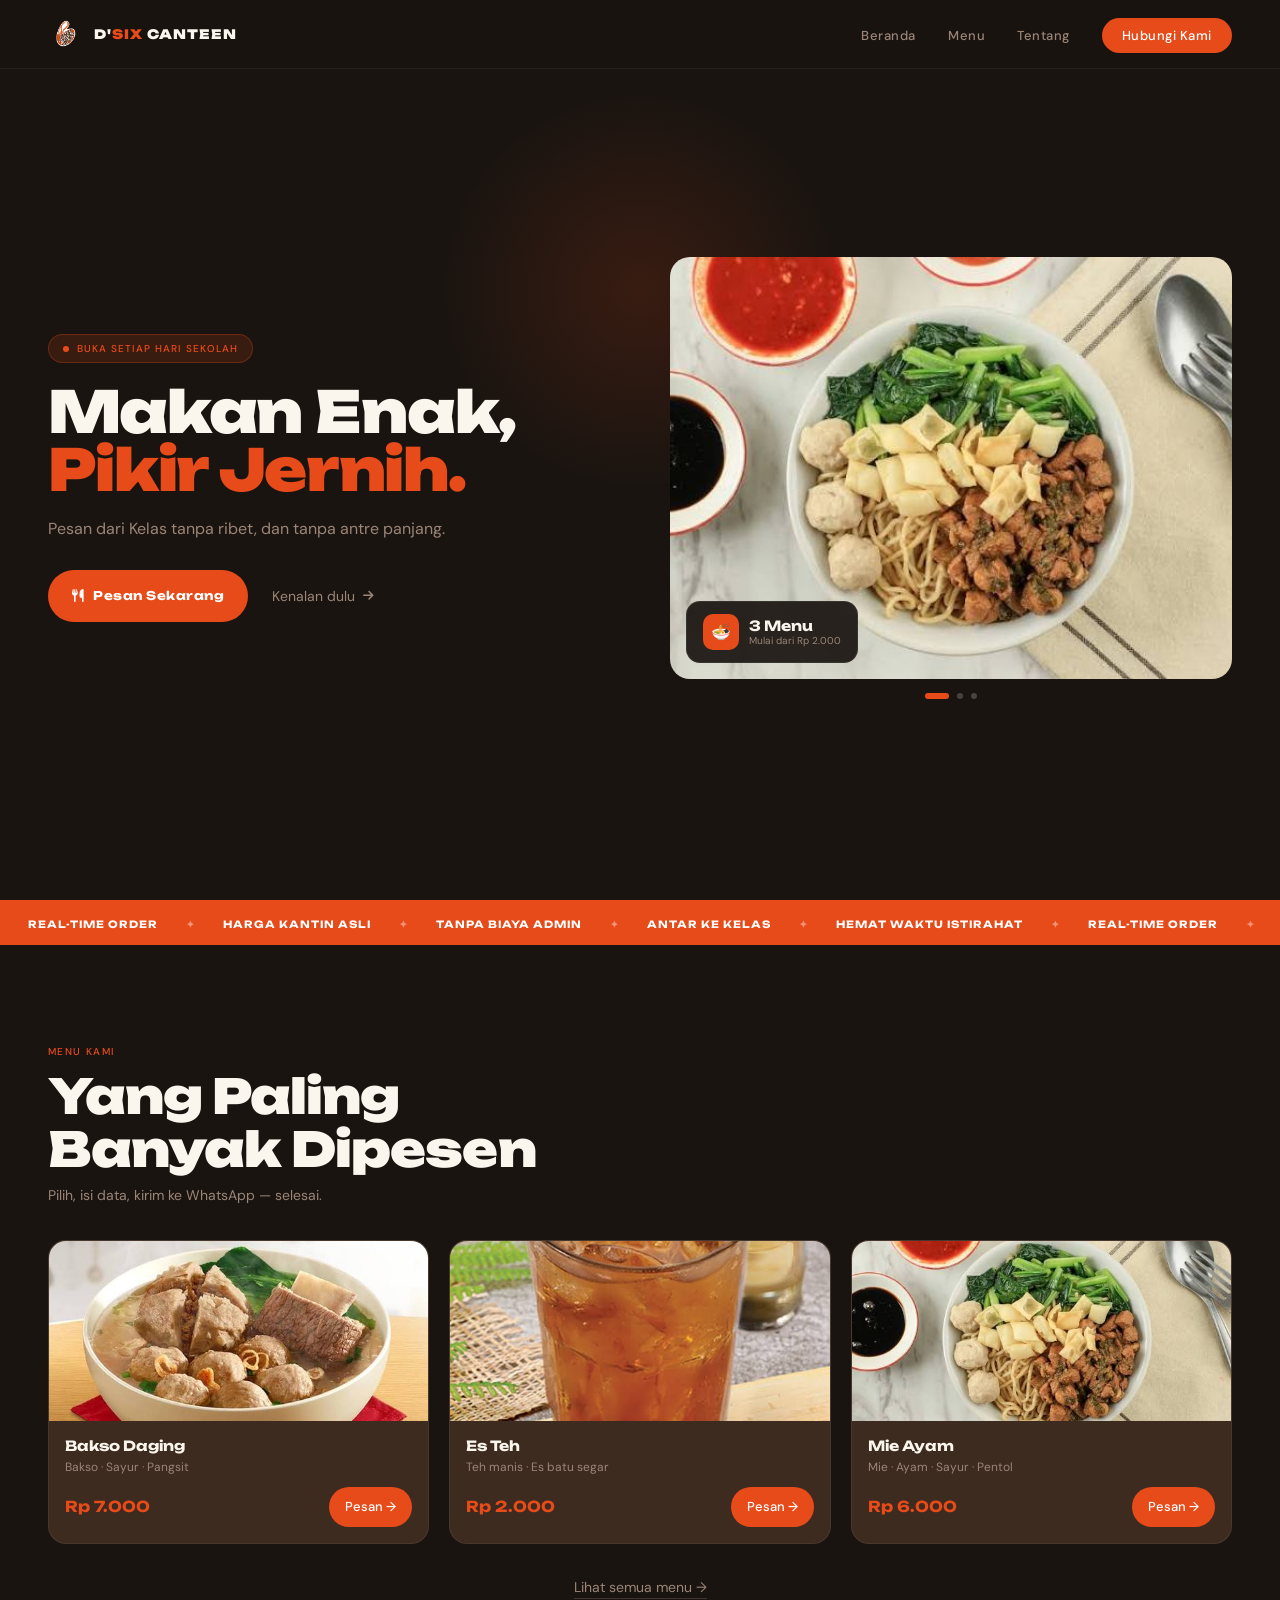
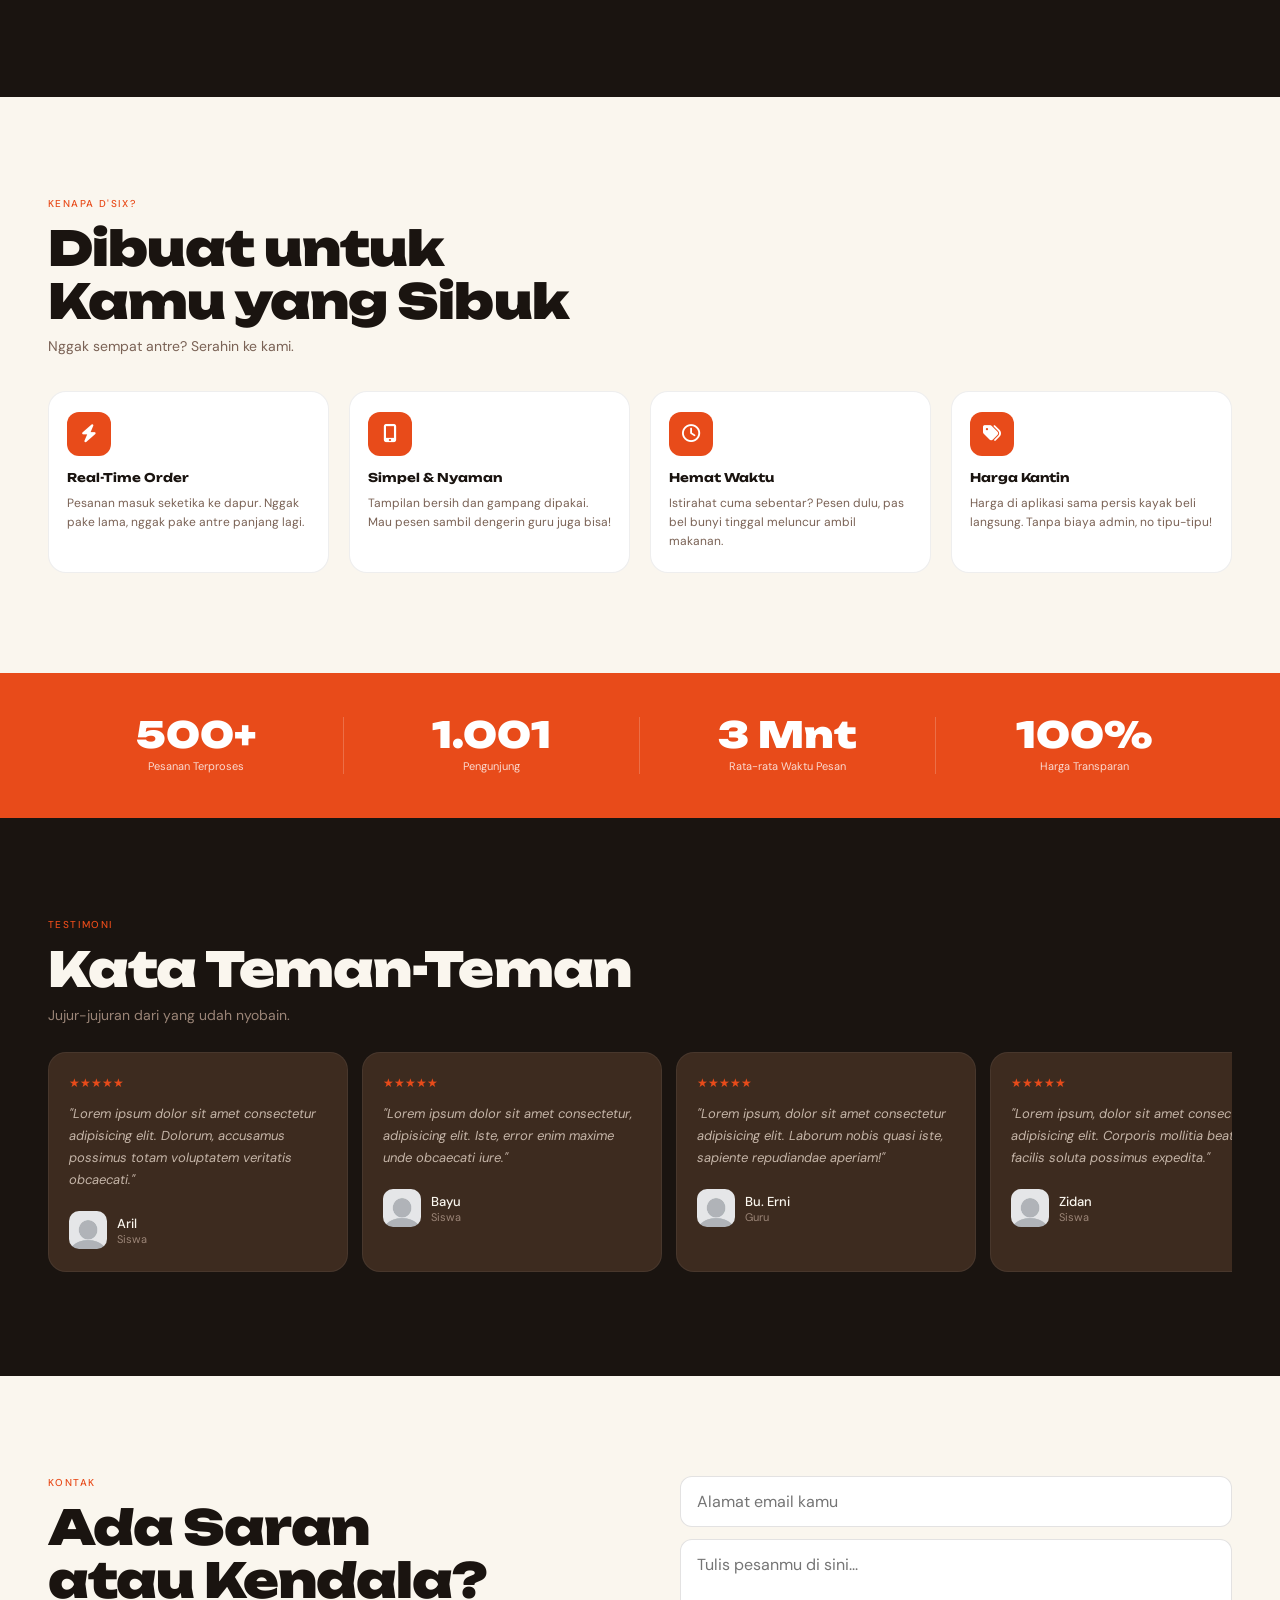
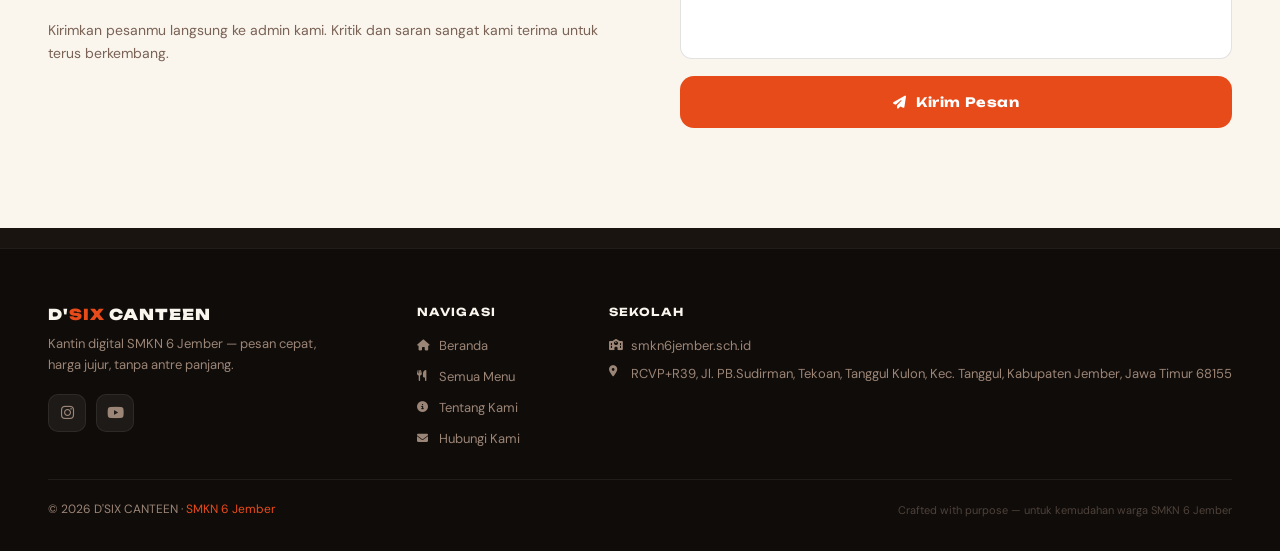
==== commit 8c31d24b: "Add files via upload" ====
--- a/indexx.html
+++ b/indexx.html
@@ -643,8 +643,8 @@
       <div class="stat-label">Pesanan Terproses</div>
     </div>
     <div class="stat-item">
-      <div class="stat-num">1.000+</div>
-      <div class="stat-label">Pengunjung per Hari</div>
+      <div class="stat-num" id="visitorCount">0</div>
+      <div class="stat-label">Pengunjung</div>
     </div>
     <div class="stat-item">
       <div class="stat-num">3 Mnt</div>
@@ -791,6 +791,41 @@
   </div>
 
   <script>
+    // ── VISITOR COUNTER ──
+    (function() {
+      // Ambil total pengunjung tersimpan, default mulai dari 1000
+      let total = parseInt(localStorage.getItem('dsix_visitor_total') || '1000');
+
+      // Cek apakah sesi ini sudah dihitung (pakai sessionStorage agar per tab/visit)
+      const counted = sessionStorage.getItem('dsix_counted');
+      if (!counted) {
+        total += 1;
+        localStorage.setItem('dsix_visitor_total', total);
+        sessionStorage.setItem('dsix_counted', '1');
+      }
+
+      // Tampilkan angka dengan animasi count-up
+      const el = document.getElementById('visitorCount');
+      if (!el) return;
+
+      const start = Math.max(0, total - 80);
+      const duration = 1200;
+      const startTime = performance.now();
+
+      function animate(now) {
+        const elapsed = now - startTime;
+        const progress = Math.min(elapsed / duration, 1);
+        const eased = 1 - Math.pow(1 - progress, 3); // ease-out cubic
+        const current = Math.floor(start + (total - start) * eased);
+        el.textContent = current.toLocaleString('id-ID');
+        if (progress < 1) requestAnimationFrame(animate);
+        else el.textContent = total.toLocaleString('id-ID');
+      }
+
+      // Jalankan animasi setelah halaman load
+      window.addEventListener('load', () => requestAnimationFrame(animate));
+    })();
+
     // ── HAMBURGER ──
     const hamburger = document.getElementById('hamburger');
     const mobileMenu = document.getElementById('mobileMenu');
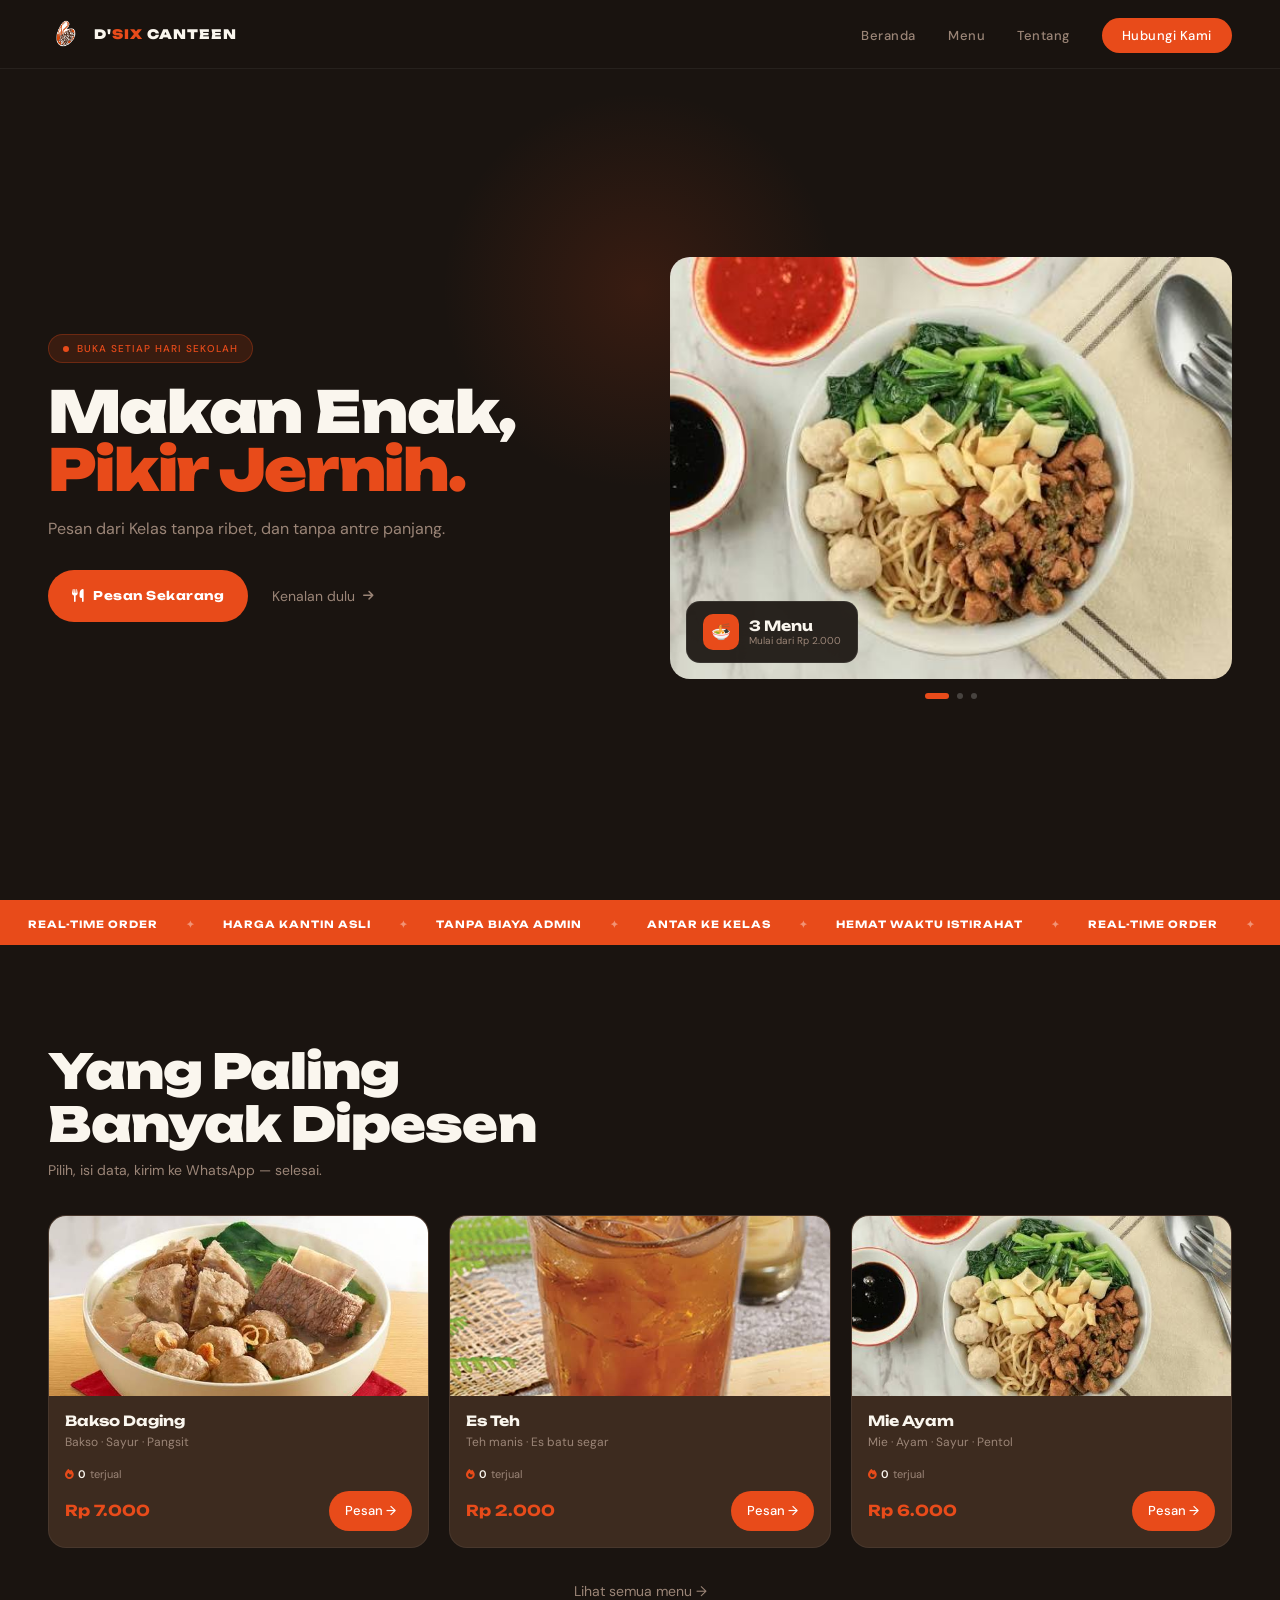
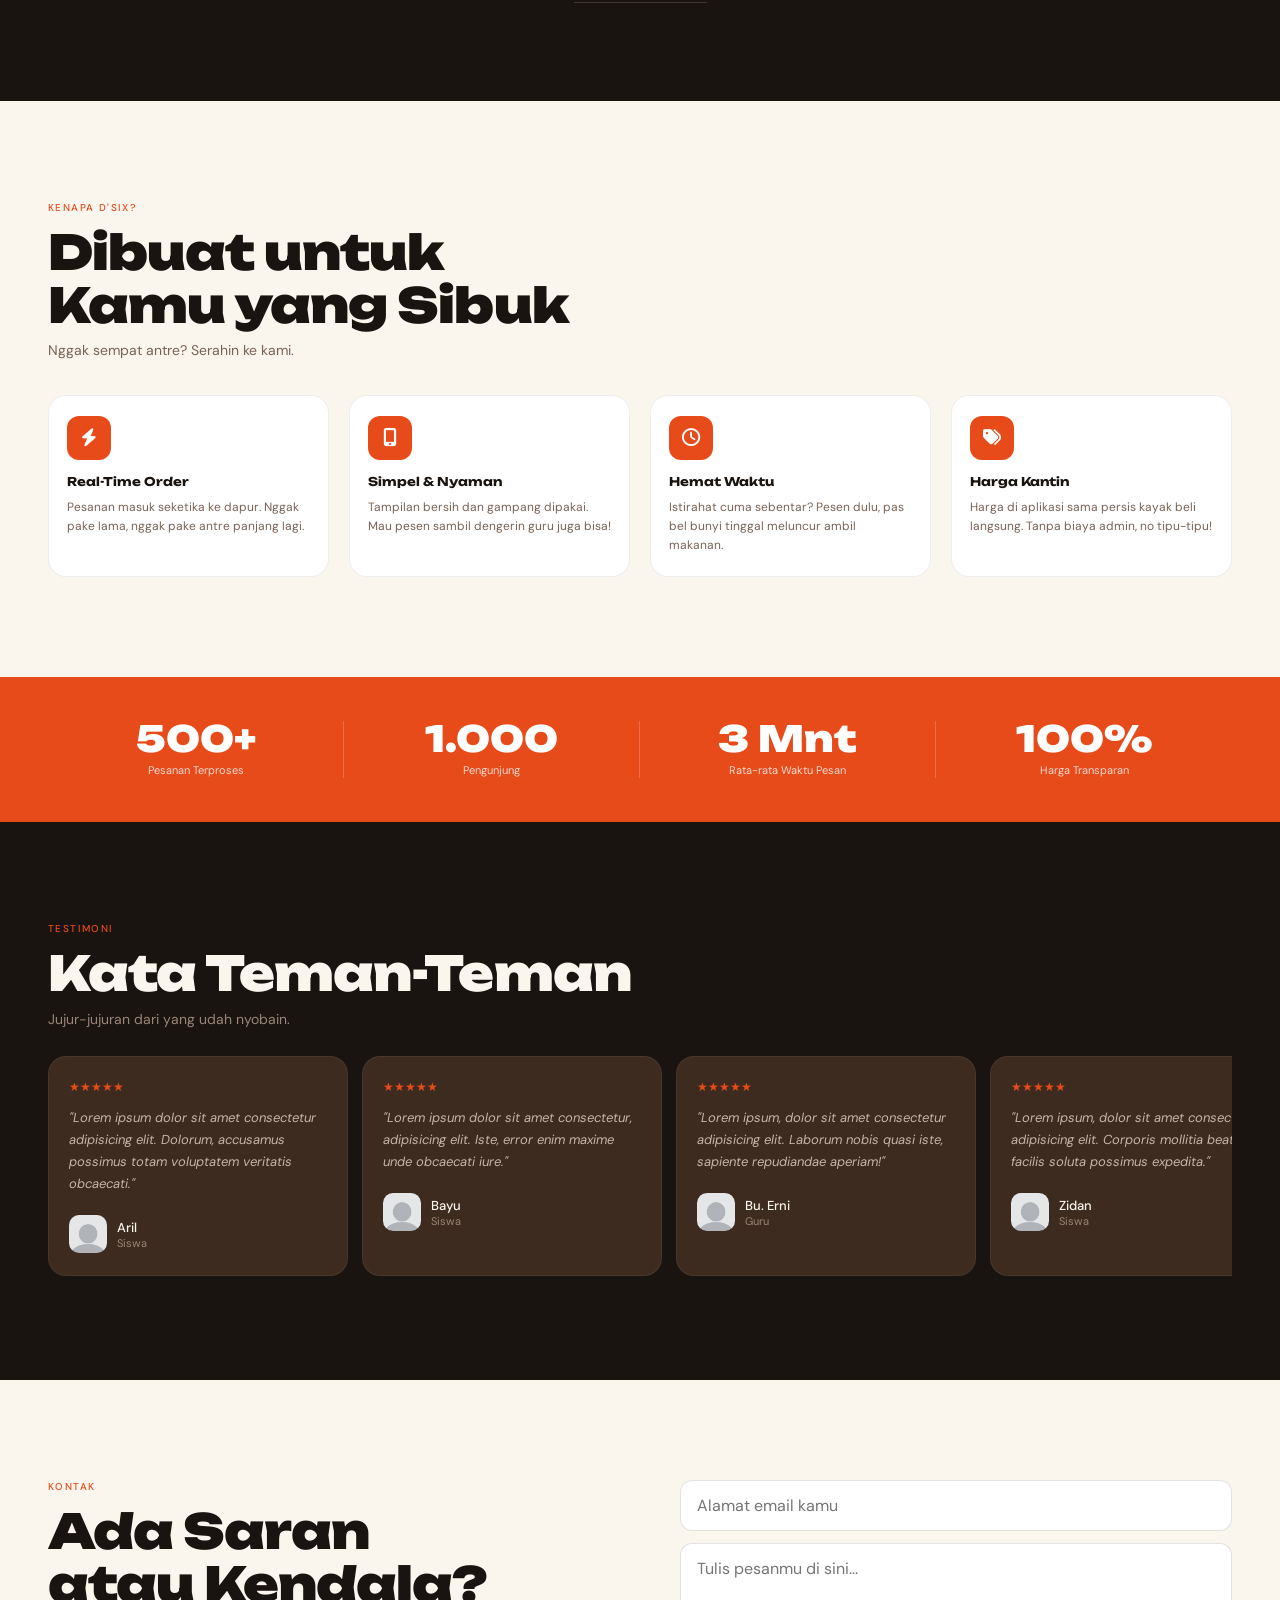
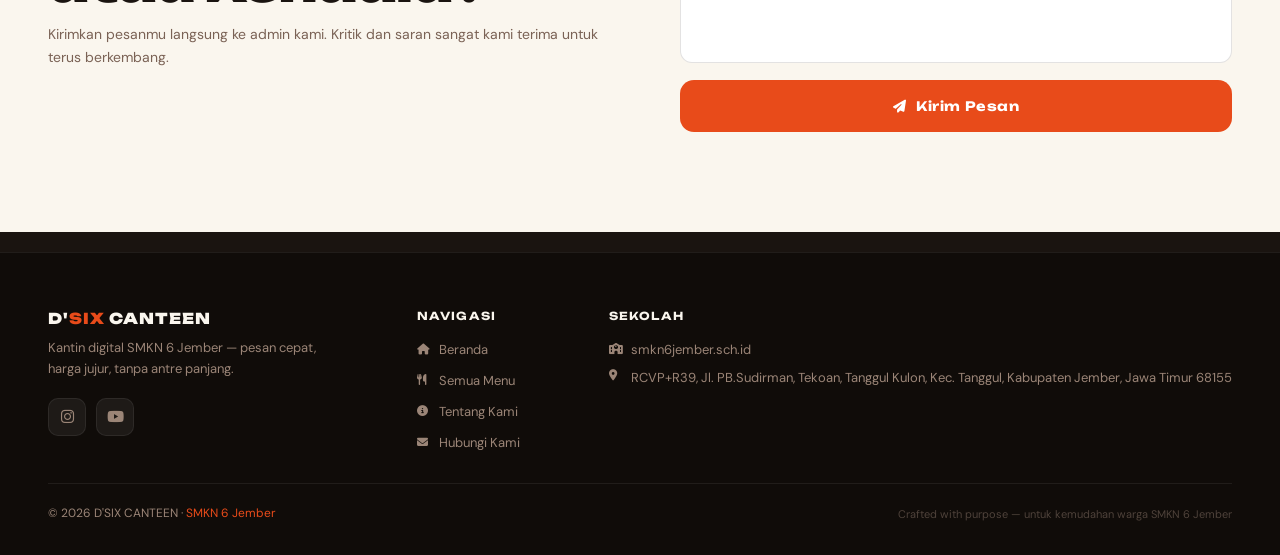
==== commit 884b63b6: "Add files via upload" ====
--- a/indexx.html
+++ b/indexx.html
@@ -215,7 +215,13 @@
     .menu-more { text-align: center; margin-top: 32px; }
     .menu-more a { font-size: 14px; color: var(--muted); text-decoration: none; border-bottom: 1px solid rgba(155,133,119,0.3); padding-bottom: 2px; }
 
-    /* ── FITUR ── */
+    /* ── SOLD COUNTER ── */
+    .menu-sold {
+      display: inline-flex; align-items: center; gap: 4px;
+      font-size: 11px; color: var(--muted); margin-bottom: 10px;
+    }
+    .menu-sold i { font-size: 10px; color: var(--fire); }
+    .menu-sold-num { font-weight: 600; color: var(--cream); }
     #tentang { padding: 64px 20px; background: var(--cream); color: var(--ink); }
     #tentang .section-label { color: var(--fire); }
     #tentang .section-title { color: var(--ink); }
@@ -554,7 +560,6 @@
 
   <!-- MENU -->
   <section id="order">
-    <div class="section-label">Menu Kami</div>
     <h2 class="section-title">Yang Paling<br>Banyak Dipesen</h2>
     <p class="section-sub">Pilih, isi data, kirim ke WhatsApp — selesai.</p>
     <div class="menu-grid">
@@ -566,6 +571,7 @@
           <div>
             <div class="menu-card-name">Bakso Daging</div>
             <div class="menu-card-desc">Bakso · Sayur · Pangsit</div>
+            <div class="menu-sold"><i class="fas fa-fire"></i> <span class="menu-sold-num" id="sold-Bakso Daging">0</span> terjual</div>
           </div>
           <div class="menu-card-footer">
             <span class="menu-price">Rp 7.000</span>
@@ -581,6 +587,7 @@
           <div>
             <div class="menu-card-name">Es Teh</div>
             <div class="menu-card-desc">Teh manis · Es batu segar</div>
+            <div class="menu-sold"><i class="fas fa-fire"></i> <span class="menu-sold-num" id="sold-Es Teh">0</span> terjual</div>
           </div>
           <div class="menu-card-footer">
             <span class="menu-price">Rp 2.000</span>
@@ -596,6 +603,7 @@
           <div>
             <div class="menu-card-name">Mie Ayam</div>
             <div class="menu-card-desc">Mie · Ayam · Sayur · Pentol</div>
+            <div class="menu-sold"><i class="fas fa-fire"></i> <span class="menu-sold-num" id="sold-Mie Ayam">0</span> terjual</div>
           </div>
           <div class="menu-card-footer">
             <span class="menu-price">Rp 6.000</span>
@@ -793,38 +801,42 @@
   <script>
     // ── VISITOR COUNTER ──
     (function() {
-      // Ambil total pengunjung tersimpan, default mulai dari 1000
-      let total = parseInt(localStorage.getItem('dsix_visitor_total') || '1000');
-
-      // Cek apakah sesi ini sudah dihitung (pakai sessionStorage agar per tab/visit)
-      const counted = sessionStorage.getItem('dsix_counted');
-      if (!counted) {
-        total += 1;
-        localStorage.setItem('dsix_visitor_total', total);
-        sessionStorage.setItem('dsix_counted', '1');
-      }
-
-      // Tampilkan angka dengan animasi count-up
+      // Setiap kali halaman dibuka/refresh, langsung +1
+      let total = parseInt(localStorage.getItem('dsix_visitor_total') || '999');
+      total += 1;
+      localStorage.setItem('dsix_visitor_total', total);
+
+      // Animasi count-up
       const el = document.getElementById('visitorCount');
       if (!el) return;
 
-      const start = Math.max(0, total - 80);
-      const duration = 1200;
+      const start = Math.max(0, total - 60);
+      const duration = 1000;
       const startTime = performance.now();
 
       function animate(now) {
         const elapsed = now - startTime;
         const progress = Math.min(elapsed / duration, 1);
-        const eased = 1 - Math.pow(1 - progress, 3); // ease-out cubic
+        const eased = 1 - Math.pow(1 - progress, 3);
         const current = Math.floor(start + (total - start) * eased);
         el.textContent = current.toLocaleString('id-ID');
         if (progress < 1) requestAnimationFrame(animate);
         else el.textContent = total.toLocaleString('id-ID');
       }
 
-      // Jalankan animasi setelah halaman load
       window.addEventListener('load', () => requestAnimationFrame(animate));
     })();
+
+    // ── SOLD COUNTER: load saat halaman dibuka ──
+    function loadSoldCounts() {
+      ['Bakso Daging', 'Es Teh', 'Mie Ayam'].forEach(name => {
+        const key = 'dsix_sold_' + name;
+        const count = parseInt(localStorage.getItem(key) || '0');
+        const el = document.getElementById('sold-' + name);
+        if (el) el.textContent = count.toLocaleString('id-ID');
+      });
+    }
+    loadSoldCounts();
 
     // ── HAMBURGER ──
     const hamburger = document.getElementById('hamburger');
@@ -871,6 +883,19 @@
       const total = currentPrice * qty;
       const phone = '62895388887008';
       const msg = `Halo D'SIX CANTEEN!%0A%0ASaya mau pesan:%0A%E2%80%94%E2%80%94%E2%80%94%E2%80%94%E2%80%94%0A*Menu:* ${currentMenu}%0A*Nama:* ${name}%0A*Kelas:* ${kelas}%0A*Lokasi:* ${ruang}%0A*Metode:* ${method}%0A*Jumlah:* ${qty}%0A%E2%80%94%E2%80%94%E2%80%94%E2%80%94%E2%80%94%0A*Total:* Rp ${total.toLocaleString('id-ID')}%0A%0AMohon segera diproses, terima kasih!`;
+
+      // ++ tambah counter terjual per menu
+      const soldKey = 'dsix_sold_' + currentMenu;
+      const soldNow = parseInt(localStorage.getItem(soldKey) || '0') + qty;
+      localStorage.setItem(soldKey, soldNow);
+      const soldEl = document.getElementById('sold-' + currentMenu);
+      if (soldEl) {
+        soldEl.textContent = soldNow.toLocaleString('id-ID');
+        // animasi kecil: flash oranye sebentar
+        soldEl.style.color = 'var(--fire)';
+        setTimeout(() => { soldEl.style.color = ''; }, 800);
+      }
+
       window.open(`https://wa.me/${phone}?text=${msg}`, '_blank');
     }
 
